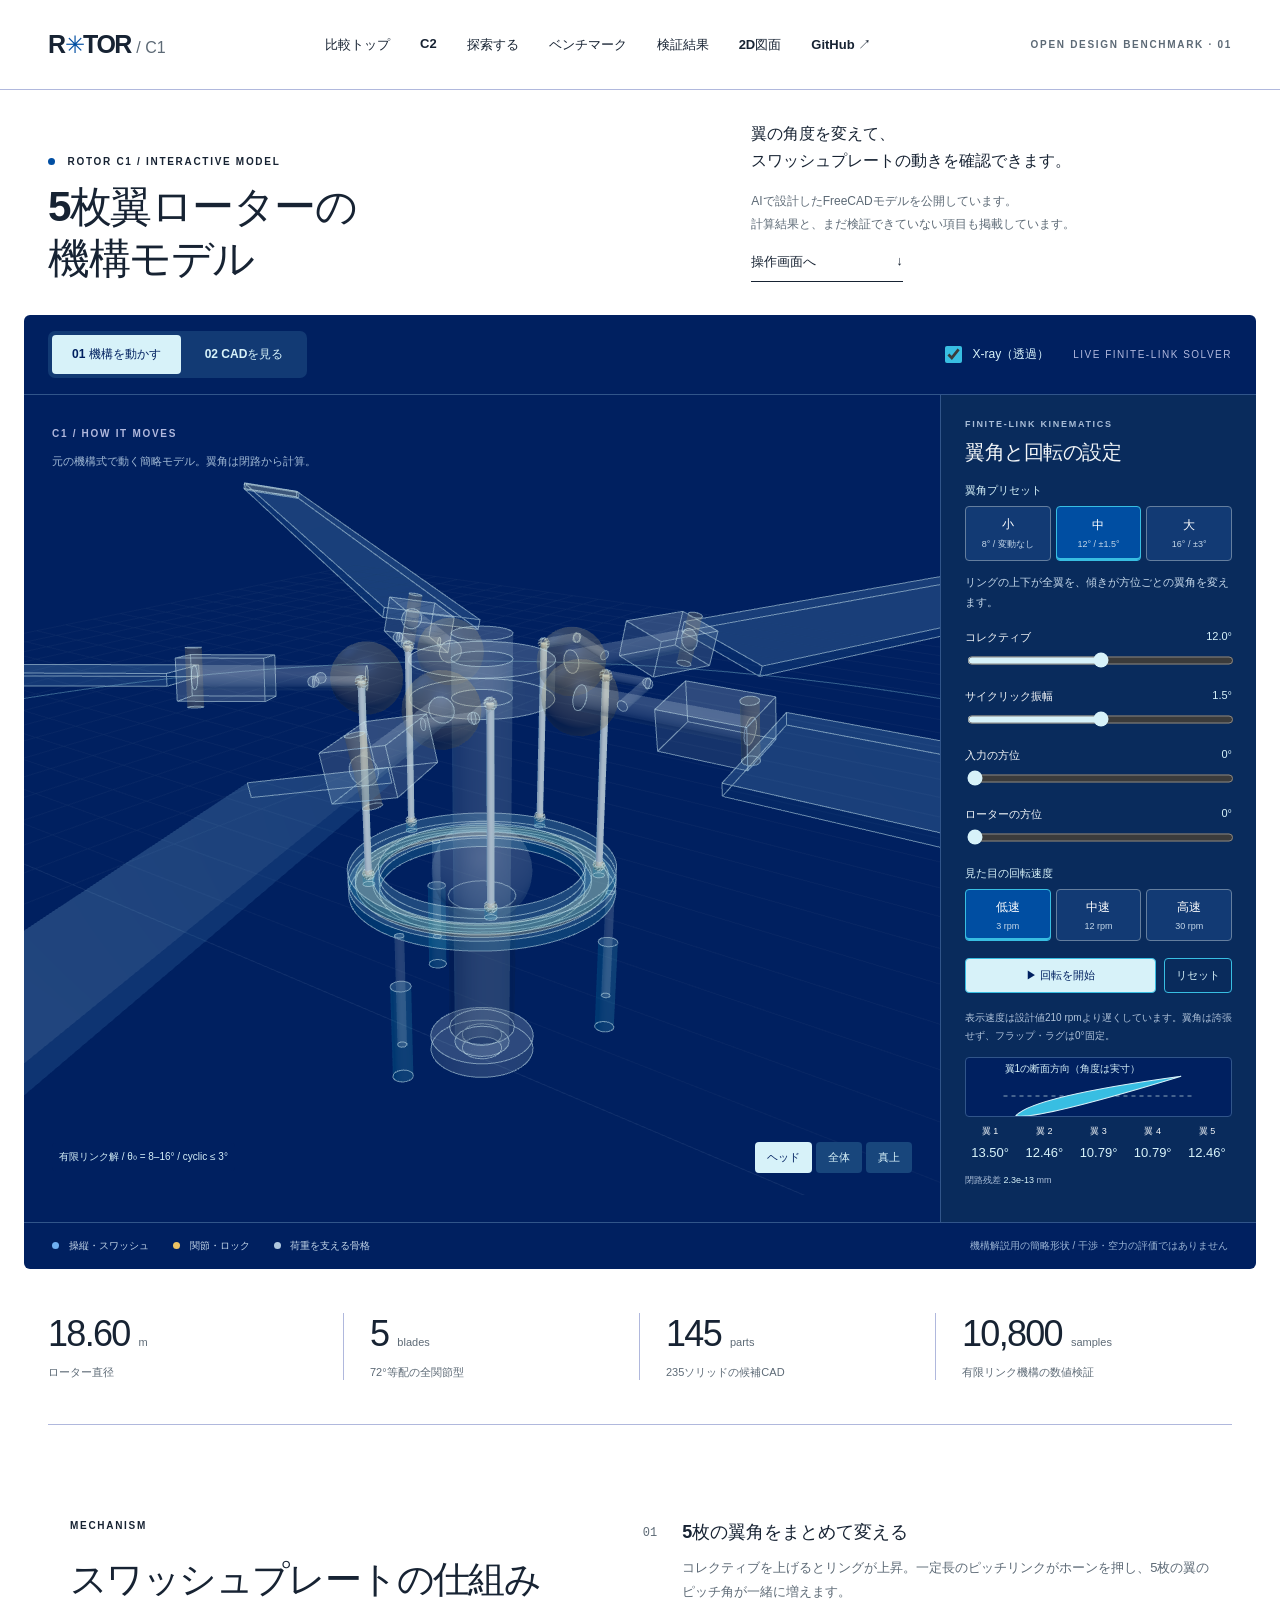
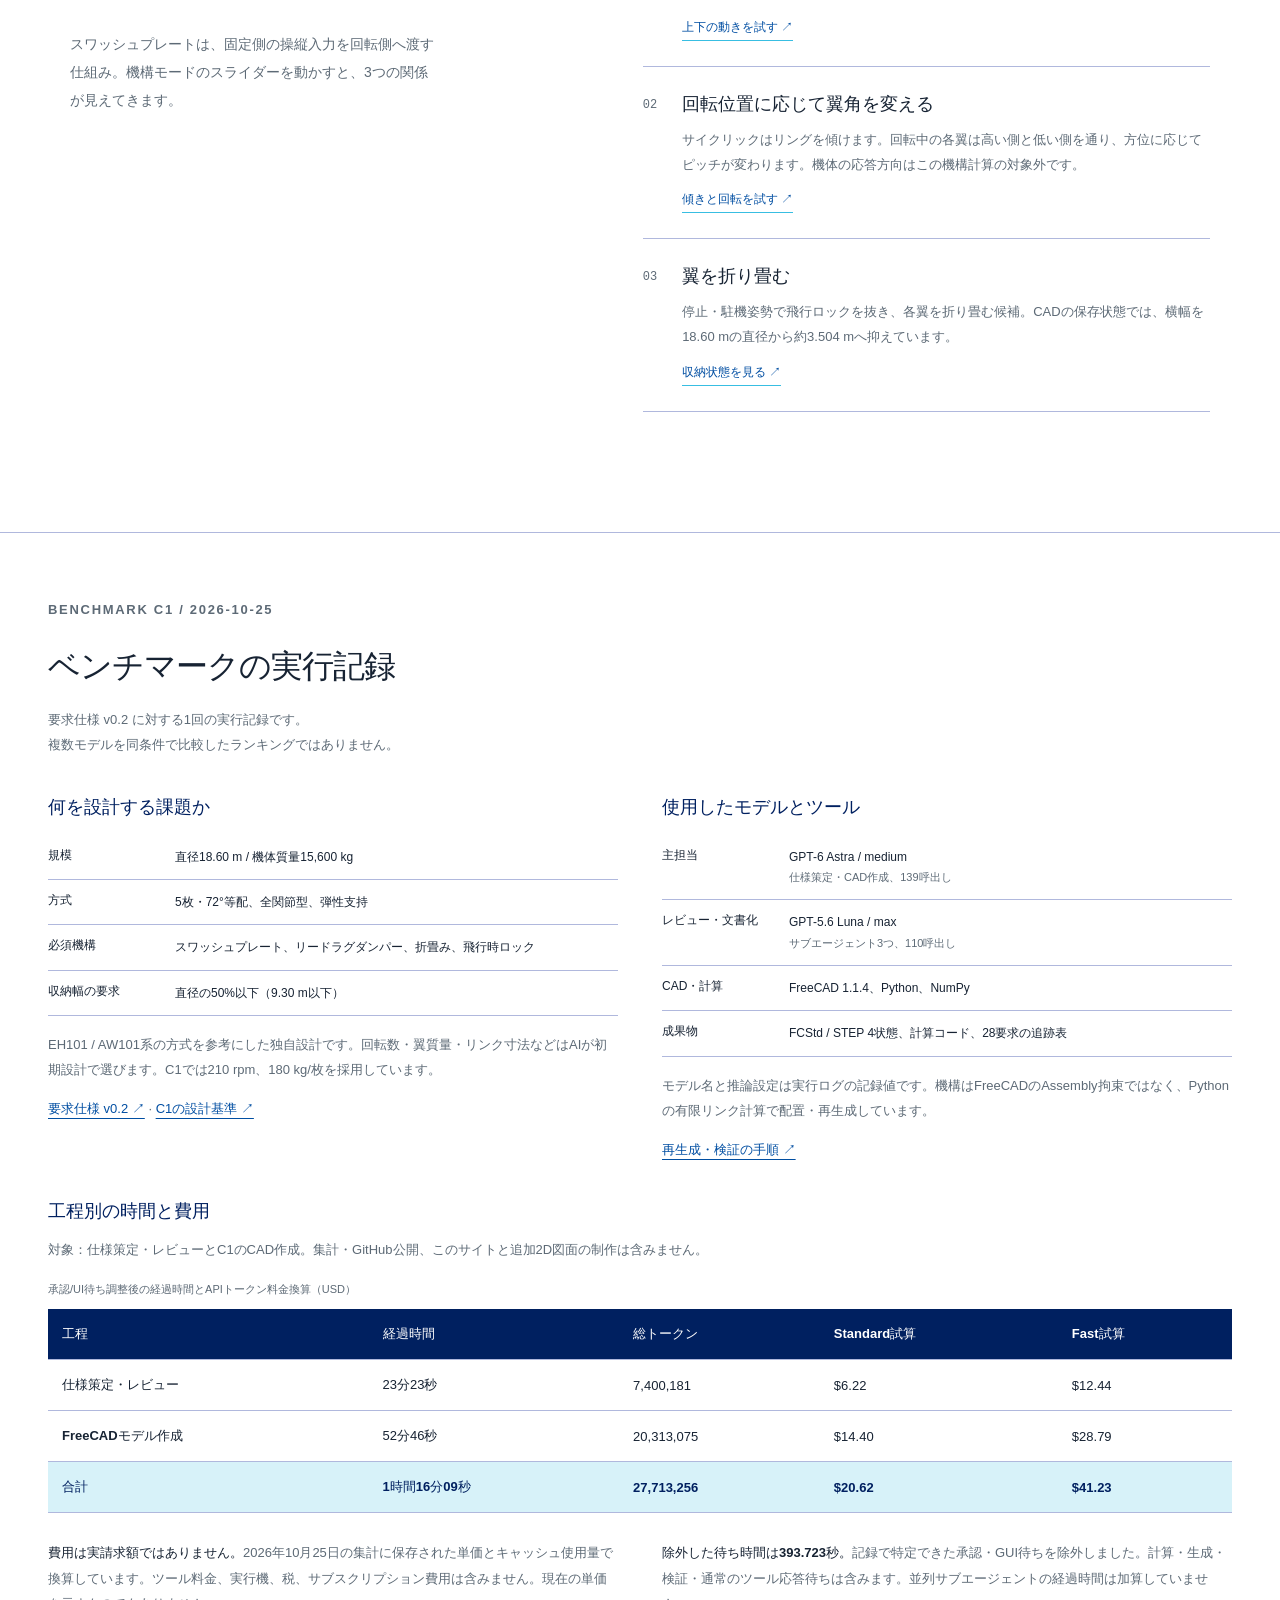
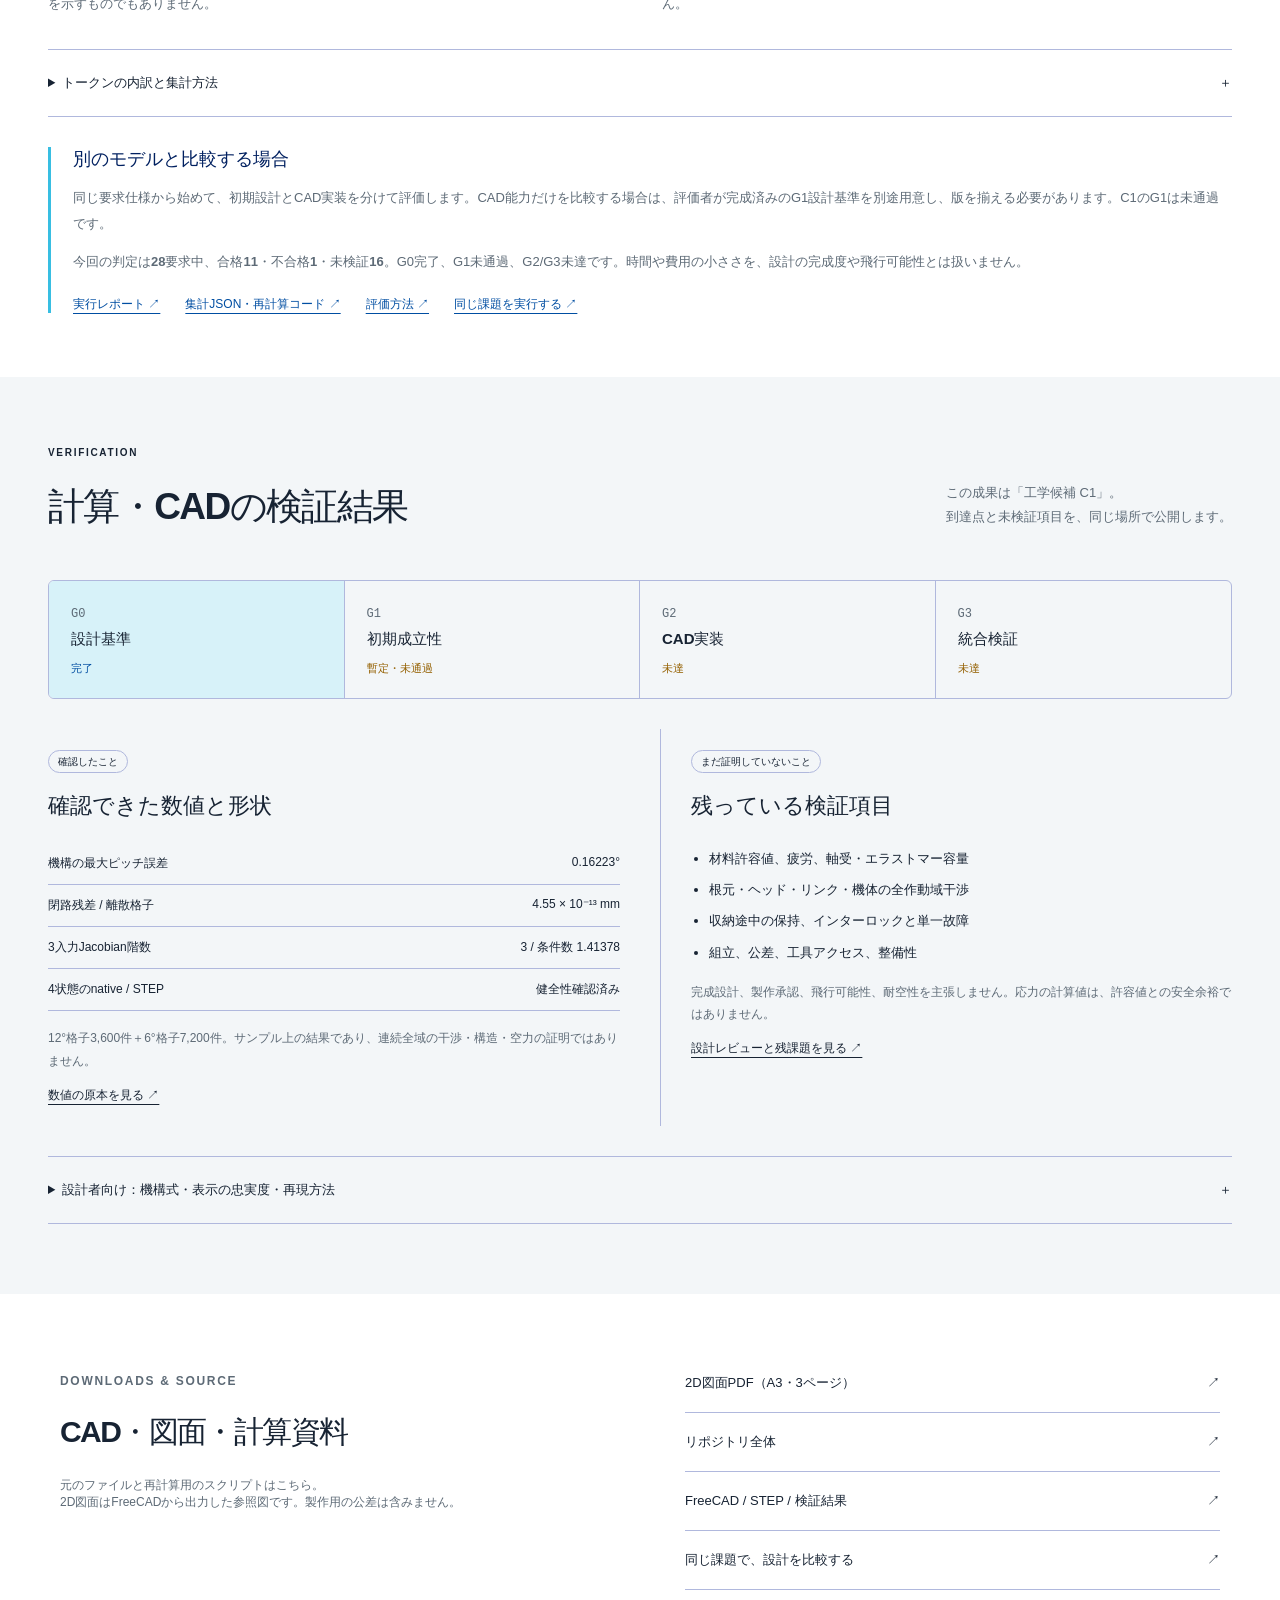
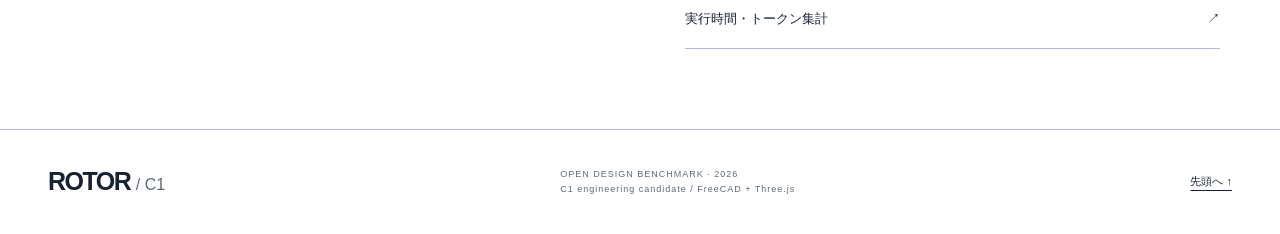
==== docs/c1.html @ 487972e4 "Add C1-C2 comparison landing and standalone C2 CAD explorer" ====
<!doctype html>
<html lang="ja">
<head>
  <meta charset="utf-8"><meta name="viewport" content="width=device-width,initial-scale=1">
  <title>ROTOR / C1 — 5枚翼ローターの機構モデル</title>
  <meta name="description" content="5枚翼ローターのスワッシュプレートをThree.jsで探索。FreeCADの実形状、有限リンク機構、検証の証拠と未達事項を公開する設計ベンチマーク。">
  <meta name="theme-color" content="#002060">
  <link rel="icon" href="data:image/svg+xml,%3Csvg xmlns='http://www.w3.org/2000/svg' viewBox='0 0 100 100'%3E%3Crect width='100' height='100' rx='22' fill='%23002060'/%3E%3Ctext x='22' y='74' font-size='72' fill='%2338BEE2'%3ER%3C/text%3E%3C/svg%3E">
  <link rel="stylesheet" href="style.css">
  <script type="importmap">{"imports":{"three":"./vendor/three.module.js"}}</script>
</head>
<body class="c1-page">
<a class="skip" href="#explore">操作パネルへ</a>
<header><a class="brand" href="index.html">R<span class="brand-mark">✳</span>TOR <small>/ C1</small></a><nav aria-label="メイン"><a href="index.html">比較トップ</a><a href="c2.html">C2</a><a href="#explore">探索する</a><a href="#benchmark">ベンチマーク</a><a href="#evidence">検証結果</a><a href="drawings/rotor_reference_drawing_A3.pdf">2D図面</a><a href="https://github.com/naoyamd/rotor-cad-benchmark">GitHub ↗</a></nav><span class="edition">OPEN DESIGN BENCHMARK · 01</span></header>
<main>
<section class="intro"><div><p class="eyebrow"><span class="dot"></span> ROTOR C1 / INTERACTIVE MODEL</p><h1>5枚翼ローターの<br>機構モデル</h1></div><div class="intro-copy"><p>翼の角度を変えて、<br>スワッシュプレートの動きを確認できます。</p><p class="muted">AIで設計したFreeCADモデルを公開しています。<br>計算結果と、まだ検証できていない項目も掲載しています。</p><a href="#explore" class="text-link">操作画面へ <span>↓</span></a></div></section>
<section id="explore" class="explorer" aria-label="インタラクティブ3Dモデル">
  <div class="explorer-top"><div class="tabs" role="group" aria-label="表示モード"><button id="liveMode" class="active" aria-pressed="true">01 機構を動かす</button><button id="cadMode" aria-pressed="false">02 CADを見る</button></div><div class="display-options"><label class="xray-label"><input id="xray" type="checkbox" checked> X-ray（透過）</label><span class="live-tag" id="modeTag">LIVE FINITE-LINK SOLVER</span></div></div>
  <div class="explorer-body"><div class="stage-wrap"><div id="viewport" tabindex="0" role="img" aria-label="3Dローターモデル。ドラッグで回転、ホイールで拡大。下の視点ボタンでも操作できます。"></div><div class="stage-caption"><span class="eyebrow" id="stageTitle">C1 / ROTOR HEAD</span><p id="stageDescription">145部品の実CAD形状。部品をクリックして調べる。</p></div><div class="stage-bottom"><span id="status" role="status" aria-live="polite">モデルを読み込み中…</span><div class="camera-buttons" role="group" aria-label="視点"><button data-view="head" class="active">ヘッド</button><button data-view="full">全体</button><button data-view="top">真上</button></div></div><div id="loadError" hidden></div></div>
  <aside class="controls"><div id="cadControls" hidden><p class="eyebrow">SAVED DESIGN STATES</p><h2>保存済みのCAD状態</h2><div class="state-grid" role="group" aria-label="CAD状態"><button data-state="neutral" class="active">01 <b>中立</b><small>collective 12°</small></button><button data-state="max-input">02 <b>最大入力</b><small>端入力の保存状態</small></button><button data-state="parked">03 <b>駐機</b><small>ピッチを戻し、解錠</small></button><button data-state="folded">04 <b>折畳み</b><small>収納幅 3.504 m</small></button></div><label class="select-label" for="isolate">見たい構成を選ぶ</label><select id="isolate"><option value="all">アセンブリ全体</option><option value="Swashplate">スワッシュプレート</option><option value="Blade1">1枚目の翼根と翼</option><option value="Hub">ハブ・マスト</option><option value="Fixed">固定部・サーボ</option></select><div class="part-info" aria-live="polite"><span class="eyebrow">PART INSPECTOR</span><h3 id="partName">部品を選択</h3><p id="partDetail">3D上の部品をクリック。名前・接続先・設計上の注記を確認できます。</p></div><p class="fine">保存済み4状態を切り替えます。状態間の安全な遷移を証明するアニメーションではありません。</p></div>
  <div id="liveControls"><p class="eyebrow">FINITE-LINK KINEMATICS</p><h2>翼角と回転の設定</h2><p class="preset-label">翼角プリセット</p><div class="presets" role="group" aria-label="翼角プリセット"><button data-pitch="0">小<small>8° / 変動なし</small></button><button data-pitch="1" class="active" aria-pressed="true">中<small>12° / ±1.5°</small></button><button data-pitch="2">大<small>16° / ±3°</small></button></div><p class="control-intro">リングの上下が全翼を、傾きが方位ごとの翼角を変えます。</p><label for="collective">コレクティブ <output id="collectiveValue">12.0°</output></label><input id="collective" type="range" min="8" max="16" step="0.1" value="12"><label for="cyclic">サイクリック振幅 <output id="cyclicValue">0.0°</output></label><input id="cyclic" type="range" min="0" max="3" step="0.1" value="1.5"><label for="phase">入力の方位 <output id="phaseValue">0°</output></label><input id="phase" type="range" min="0" max="360" step="1" value="0"><label for="azimuth">ローターの方位 <output id="azimuthValue">0°</output></label><input id="azimuth" type="range" min="0" max="359" step="1" value="0"><p class="preset-label">見た目の回転速度</p><div class="presets" role="group" aria-label="回転速度プリセット"><button data-speed="0" class="active" aria-pressed="true">低速<small>3 rpm</small></button><button data-speed="1">中速<small>12 rpm</small></button><button data-speed="2">高速<small>30 rpm</small></button></div><div class="play-row"><button id="play" aria-pressed="false">▶ 回転を開始</button><button id="reset">リセット</button></div><p class="fine">表示速度は設計値210 rpmより遅くしています。翼角は誇張せず、フラップ・ラグは0°固定。</p><div class="pitch-section"><svg viewBox="0 0 220 58" role="img" aria-label="翼1のピッチ角。破線が0度。"><path d="M15 38H205" stroke="#8aa5ba" stroke-dasharray="4 4"/><g id="pitchSection"><path d="M25 38 Q45 23 195 38 Q45 47 25 38Z" fill="#38BEE2" stroke="#D7F2F9"/></g><text x="16" y="14" fill="#D7F2F9" font-size="10">翼1の断面方向（角度は実寸）</text></svg></div><div id="pitches" class="pitches" aria-label="各翼ピッチ角"></div><p class="residual">閉路残差 <output id="residual">—</output> mm</p></div></aside></div>
  <div class="explorer-foot"><span><i class="legend blue"></i> 操縦・スワッシュ</span><span><i class="legend gold"></i> 関節・ロック</span><span><i class="legend silver"></i> 荷重を支える骨格</span><span id="modelNote">実CADの三角形化表示 / 長さ単位 m</span></div>
</section>
<section class="numbers" aria-label="設計規模"><div><strong>18.60<span>m</span></strong><p>ローター直径</p></div><div><strong>5<span>blades</span></strong><p>72°等配の全関節型</p></div><div><strong>145<span>parts</span></strong><p>235ソリッドの候補CAD</p></div><div><strong>10,800<span>samples</span></strong><p>有限リンク機構の数値検証</p></div></section>
<section class="story"><div class="section-intro"><p class="eyebrow">MECHANISM</p><h2>スワッシュプレートの仕組み</h2><p>スワッシュプレートは、固定側の操縦入力を回転側へ渡す仕組み。機構モードのスライダーを動かすと、3つの関係が見えてきます。</p></div><div class="story-steps"><article><span>01</span><div><h3>5枚の翼角をまとめて変える</h3><p>コレクティブを上げるとリングが上昇。一定長のピッチリンクがホーンを押し、5枚の翼のピッチ角が一緒に増えます。</p><button class="demo" data-demo="collective">上下の動きを試す ↗</button></div></article><article><span>02</span><div><h3>回転位置に応じて翼角を変える</h3><p>サイクリックはリングを傾けます。回転中の各翼は高い側と低い側を通り、方位に応じてピッチが変わります。機体の応答方向はこの機構計算の対象外です。</p><button class="demo" data-demo="cyclic">傾きと回転を試す ↗</button></div></article><article><span>03</span><div><h3>翼を折り畳む</h3><p>停止・駐機姿勢で飛行ロックを抜き、各翼を折り畳む候補。CADの保存状態では、横幅を18.60 mの直径から約3.504 mへ抑えています。</p><button class="demo" data-demo="fold">収納状態を見る ↗</button></div></article></div></section>
<section id="benchmark" class="benchmark" aria-labelledby="benchmarkTitle">
<div class="benchmark-heading"><div><p class="eyebrow">BENCHMARK C1 / 2026-10-25</p><h2 id="benchmarkTitle">ベンチマークの実行記録</h2></div><p>要求仕様 v0.2 に対する1回の実行記録です。<br>複数モデルを同条件で比較したランキングではありません。</p></div>
<div class="benchmark-columns"><article><h3>何を設計する課題か</h3><dl class="benchmark-spec"><div><dt>規模</dt><dd>直径18.60 m / 機体質量15,600 kg</dd></div><div><dt>方式</dt><dd>5枚・72°等配、全関節型、弾性支持</dd></div><div><dt>必須機構</dt><dd>スワッシュプレート、リードラグダンパー、折畳み、飛行時ロック</dd></div><div><dt>収納幅の要求</dt><dd>直径の50%以下（9.30 m以下）</dd></div></dl><p>EH101 / AW101系の方式を参考にした独自設計です。回転数・翼質量・リンク寸法などはAIが初期設計で選びます。C1では210 rpm、180 kg/枚を採用しています。</p><p><a href="https://github.com/naoyamd/rotor-cad-benchmark/blob/main/DESIGN_REQUIREMENTS.md">要求仕様 v0.2 ↗</a> · <a href="https://github.com/naoyamd/rotor-cad-benchmark/blob/main/results/C1/design-basis.md">C1の設計基準 ↗</a></p></article>
<article><h3>使用したモデルとツール</h3><dl class="benchmark-spec"><div><dt>主担当</dt><dd>GPT-6 Astra / medium<br><small>仕様策定・CAD作成、139呼出し</small></dd></div><div><dt>レビュー・文書化</dt><dd>GPT-5.6 Luna / max<br><small>サブエージェント3つ、110呼出し</small></dd></div><div><dt>CAD・計算</dt><dd>FreeCAD 1.1.4、Python、NumPy</dd></div><div><dt>成果物</dt><dd>FCStd / STEP 4状態、計算コード、28要求の追跡表</dd></div></dl><p>モデル名と推論設定は実行ログの記録値です。機構はFreeCADのAssembly拘束ではなく、Pythonの有限リンク計算で配置・再生成しています。</p><p><a href="https://github.com/naoyamd/rotor-cad-benchmark/blob/main/results/C1/RUN.md">再生成・検証の手順 ↗</a></p></article></div>
<h3>工程別の時間と費用</h3><p class="benchmark-note">対象：仕様策定・レビューとC1のCAD作成。集計・GitHub公開、このサイトと追加2D図面の制作は含みません。</p>
<div class="benchmark-table-wrap" role="region" aria-label="工程別の実行時間とAPI料金換算。狭い画面では横スクロールできます。" tabindex="0"><table class="benchmark-table"><caption>承認/UI待ち調整後の経過時間とAPIトークン料金換算（USD）</caption><thead><tr><th scope="col">工程</th><th scope="col">経過時間</th><th scope="col">総トークン</th><th scope="col">Standard試算</th><th scope="col">Fast試算</th></tr></thead><tbody><tr data-benchmark="specification"><th scope="row">仕様策定・レビュー</th><td data-metric="adjusted_elapsed_ms" data-value="1403261">23分23秒</td><td data-metric="total_tokens" data-value="7400181">7,400,181</td><td data-metric="standard_token_only_usd" data-value="6.2188688">$6.22</td><td data-metric="fast_token_only_usd" data-value="12.4377376">$12.44</td></tr><tr data-benchmark="cad_design"><th scope="row">FreeCADモデル作成</th><td data-metric="adjusted_elapsed_ms" data-value="3165655">52分46秒</td><td data-metric="total_tokens" data-value="20313075">20,313,075</td><td data-metric="standard_token_only_usd" data-value="14.3965514">$14.40</td><td data-metric="fast_token_only_usd" data-value="28.7931028">$28.79</td></tr><tr data-benchmark="total"><th scope="row">合計</th><td data-metric="adjusted_elapsed_ms" data-value="4568916">1時間16分09秒</td><td data-metric="total_tokens" data-value="27713256">27,713,256</td><td data-metric="standard_token_only_usd" data-value="20.6154202">$20.62</td><td data-metric="fast_token_only_usd" data-value="41.2308404">$41.23</td></tr></tbody></table></div>
<div class="benchmark-notes"><p><strong>費用は実請求額ではありません。</strong>2026年10月25日の集計に保存された単価とキャッシュ使用量で換算しています。ツール料金、実行機、税、サブスクリプション費用は含みません。現在の単価を示すものでもありません。</p><p><strong>除外した待ち時間は393.723秒。</strong>記録で特定できた承認・GUI待ちを除外しました。計算・生成・検証・通常のツール応答待ちは含みます。並列サブエージェントの経過時間は加算していません。</p></div>
<details><summary>トークンの内訳と集計方法 <span>＋</span></summary><div class="benchmark-columns"><div><dl class="benchmark-spec"><div><dt>入力合計</dt><dd>27,514,781 tokens</dd></div><div><dt>うちキャッシュ済み</dt><dd>26,787,456 tokens（入力の97.36%）</dd></div><div><dt>キャッシュなし入力</dt><dd>727,325 tokens</dd></div><div><dt>出力</dt><dd>198,475 tokens</dd></div></dl></div><div><p>親とサブエージェントの249呼出しを合計しています。同じ会話履歴の再入力も含む累計であり、成果物の文章量ではありません。キャッシュ済み入力は入力合計の内数です。</p><p>公開JSONと再集計コードから数値を再計算できます。元の非公開ログそのものは公開していません。未記録の待ちは切り分けられないため、時間は厳密なモデル計算時間や人間の労働時間とは異なります。</p></div></div></details>
<div class="benchmark-comparison"><h3>別のモデルと比較する場合</h3><p>同じ要求仕様から始めて、初期設計とCAD実装を分けて評価します。CAD能力だけを比較する場合は、評価者が完成済みのG1設計基準を別途用意し、版を揃える必要があります。C1のG1は未通過です。</p><p>今回の判定は<strong>28要求中、合格11・不合格1・未検証16</strong>。G0完了、G1未通過、G2/G3未達です。時間や費用の小ささを、設計の完成度や飛行可能性とは扱いません。</p><div class="benchmark-links"><a href="https://github.com/naoyamd/rotor-cad-benchmark/blob/main/EXECUTION_REPORT.md">実行レポート ↗</a><a href="https://github.com/naoyamd/rotor-cad-benchmark/tree/main/metrics/C1">集計JSON・再計算コード ↗</a><a href="https://github.com/naoyamd/rotor-cad-benchmark/blob/main/VERIFICATION.md">評価方法 ↗</a><a href="https://github.com/naoyamd/rotor-cad-benchmark/blob/main/HANDOFF.md">同じ課題を実行する ↗</a></div></div>
</section>
<section id="evidence" class="evidence"><div class="evidence-heading"><div><p class="eyebrow">VERIFICATION</p><h2>計算・CADの検証結果</h2></div><p>この成果は「工学候補 C1」。<br>到達点と未検証項目を、同じ場所で公開します。</p></div><div class="gate-strip"><div class="passed"><span>G0</span><b>設計基準</b><small>完了</small></div><div><span>G1</span><b>初期成立性</b><small>暫定・未通過</small></div><div><span>G2</span><b>CAD実装</b><small>未達</small></div><div><span>G3</span><b>統合検証</b><small>未達</small></div></div><div class="evidence-grid"><article><span class="badge">確認したこと</span><h3>確認できた数値と形状</h3><dl><div><dt>機構の最大ピッチ誤差</dt><dd>0.16223°</dd></div><div><dt>閉路残差 / 離散格子</dt><dd>4.55 × 10⁻¹³ mm</dd></div><div><dt>3入力Jacobian階数</dt><dd>3 / 条件数 1.41378</dd></div><div><dt>4状態のnative / STEP</dt><dd>健全性確認済み</dd></div></dl><p>12°格子3,600件＋6°格子7,200件。サンプル上の結果であり、連続全域の干渉・構造・空力の証明ではありません。</p><a href="https://github.com/naoyamd/rotor-cad-benchmark/blob/main/results/C1/verification/numerical.json">数値の原本を見る ↗</a></article><article class="limits"><span class="badge">まだ証明していないこと</span><h3>残っている検証項目</h3><ul><li>材料許容値、疲労、軸受・エラストマー容量</li><li>根元・ヘッド・リンク・機体の全作動域干渉</li><li>収納途中の保持、インターロックと単一故障</li><li>組立、公差、工具アクセス、整備性</li></ul><p>完成設計、製作承認、飛行可能性、耐空性を主張しません。応力の計算値は、許容値との安全余裕ではありません。</p><a href="https://github.com/naoyamd/rotor-cad-benchmark/blob/main/results/C1/final-report.md">設計レビューと残課題を見る ↗</a></article></div>
<details><summary>設計者向け：機構式・表示の忠実度・再現方法 <span>＋</span></summary><div class="technical"><div><h3>幾何学目標</h3><p class="formula">θ(ψ) = θ₀ + θ₁c cos ψ + θ₁s sin ψ</p><p>表示角はこの式を直接当てた値ではなく、元のmechanism.pyと同じ有限長リンクの閉路から求めます。コレクティブ8–16°、サイクリック振幅0–3°。+X前、+Y左、+Z上、上から見て反時計回り。</p></div><div><h3>実CADと解説モデルの区別</h3><p>実CADモードは保存済みFCStdを線形偏差3 mm・角度偏差0.35 radで三角形化。機体参照包絡を除く145部品を表示。操作モードは同じ機構座標とリンク解を使った簡略形状で、干渉判定用CADではありません。</p><p>独立した3入力、構成部品、接続関係、検証資料を公開。実機AW101の複製ではありません。</p></div></div></details>
</section>
<section class="resources"><div><p class="eyebrow">DOWNLOADS & SOURCE</p><h2>CAD・図面・計算資料</h2><p>元のファイルと再計算用のスクリプトはこちら。<br>2D図面はFreeCADから出力した参照図です。製作用の公差は含みません。</p></div><div class="resource-links"><a href="drawings/rotor_reference_drawing_A3.pdf">2D図面PDF（A3・3ページ）<span>↗</span></a><a href="https://github.com/naoyamd/rotor-cad-benchmark">リポジトリ全体 <span>↗</span></a><a href="https://github.com/naoyamd/rotor-cad-benchmark/tree/main/results/C1">FreeCAD / STEP / 検証結果 <span>↗</span></a><a href="https://github.com/naoyamd/rotor-cad-benchmark/blob/main/DESIGN_REQUIREMENTS.md">同じ課題で、設計を比較する <span>↗</span></a><a href="https://github.com/naoyamd/rotor-cad-benchmark/tree/main/metrics/C1">実行時間・トークン集計 <span>↗</span></a></div></section>
</main><footer><span class="brand">ROTOR <small>/ C1</small></span><p>OPEN DESIGN BENCHMARK · 2026<br>C1 engineering candidate / FreeCAD + Three.js</p><a href="#">先頭へ ↑</a></footer>
<noscript><p class="noscript">3D操作にはJavaScriptが必要です。設計資料は上記のGitHubリンクからご覧いただけます。</p></noscript>
<script type="module" src="app.mjs"></script>
</body></html>
---- docs/style.css ----
@charset "UTF-8";
:root{--ink:#172333;--muted:#5D6A76;--paper:#FFFFFF;--lime:#D7F2F9;--dark:#002060;--line:#B0B8DD;font-family:Inter,"Segoe UI","Yu Gothic UI",Meiryo,sans-serif;color:var(--ink);background:var(--paper);font-synthesis:none}*{box-sizing:border-box}html{scroll-behavior:smooth;scroll-padding-top:20px}body{margin:0}button,input,select{font:inherit}button,a,input,select{touch-action:manipulation}button{cursor:pointer}a{color:inherit;text-underline-offset:5px}button:focus-visible,a:focus-visible,select:focus-visible,input:focus-visible,#viewport:focus-visible{outline:3px solid #38BEE2;outline-offset:4px}button{border:0}button:disabled{opacity:.5;cursor:wait}[hidden]{display:none!important}header,main,footer{max-width:1600px;margin:auto}header{display:flex;align-items:center;justify-content:space-between;padding:30px 48px;border-bottom:1px solid var(--line)}.brand{font-size:25px;font-weight:850;letter-spacing:-1.5px;text-decoration:none}.brand small{font-size:16px;color:var(--muted);letter-spacing:0;font-weight:500}.brand-mark{font-size:24px}nav{display:flex;gap:30px;font-size:13px;font-weight:600}nav a{text-decoration:none}.edition,.eyebrow{font-size:10px;letter-spacing:1.7px;font-weight:700}.edition{color:var(--muted)}.intro{padding:66px 48px 54px;display:grid;grid-template-columns:1.15fr 1fr;align-items:end}.eyebrow{margin:0 0 22px}.dot{display:inline-block;width:7px;height:7px;background:#004EA2;border-radius:50%;margin-right:8px}h1{font-size:clamp(40px,4.5vw,70px);line-height:1.23;letter-spacing:-3px;margin:0;font-weight:750}h1 em{font-style:normal;color:#004EA2}.intro-copy{padding:0 0 3px 70px}.intro-copy>p:first-child{font-size:20px;line-height:1.7;margin:0 0 16px}.muted{color:var(--muted);font-size:13px;line-height:1.9}.text-link{display:inline-flex;gap:80px;font-size:13px;text-decoration:none;border-bottom:1px solid var(--ink);padding:15px 0 10px}.explorer{margin:0 24px;background:var(--dark);color:#F3F6F8;border-radius:16px;overflow:hidden;scroll-margin-top:15px}.explorer-top{display:flex;align-items:center;justify-content:space-between;padding:16px 24px;border-bottom:1px solid #31558a}.tabs{display:flex;gap:4px;background:#123a74;padding:4px;border-radius:7px}.tabs button{background:transparent;color:#D7F2F9;border-radius:4px;padding:11px 20px;font-size:12px;font-weight:650}.tabs .active{background:var(--lime);color:var(--dark)}.live-tag{font-size:10px;letter-spacing:1.5px;color:#B0B8DD}.explorer-body{display:grid;grid-template-columns:minmax(0,1fr) 316px}.stage-wrap{height:595px;position:relative;overflow:hidden;background:radial-gradient(ellipse at 48% 44%,#123c70 0%,#082b5c 50%,#002060 90%)}#viewport{width:100%;height:100%;cursor:grab;position:absolute;inset:0}#viewport:active{cursor:grabbing}#viewport canvas{width:100%;height:100%;display:block}.stage-caption{position:absolute;top:28px;left:28px;pointer-events:none}.stage-caption .eyebrow{color:#B0B8DD;font-size:10px}.stage-caption p{font-size:11px;color:#a0b9d4;max-width:320px;line-height:1.7}.stage-bottom{position:absolute;bottom:22px;left:28px;right:28px;display:flex;gap:14px;align-items:center;justify-content:space-between;pointer-events:none}#status{font-size:10px;color:#D7F2F9;background:#002060bf;padding:7px;border-radius:4px;max-width:45%}.camera-buttons{display:flex;gap:4px;pointer-events:auto}.camera-buttons button{padding:8px 12px;background:#18467c;color:#D7F2F9;font-size:11px;border-radius:4px}.camera-buttons .active{background:#D7F2F9;color:#002060}.controls{border-left:1px solid #31558a;background:#092b5c;padding:26px 24px}.controls .eyebrow{font-size:9px;color:#a9bdd7;margin-bottom:10px}.controls h2{font-size:20px;margin:0 0 24px;letter-spacing:-.5px}.state-grid{display:grid;grid-template-columns:1fr 1fr;gap:8px}.state-grid button{padding:12px 10px 14px;text-align:left;background:#10386c;color:#afc2dc;border:1px solid #42648e;border-radius:5px;font-size:10px}.state-grid b{display:inline-block;font-size:13px;margin-left:6px;color:#FFFFFF}.state-grid small{display:block;font-size:9px;margin-top:9px;white-space:nowrap}.state-grid button.active{border-color:var(--lime);background:#004EA2;color:var(--lime)}.select-label{display:block;font-size:11px;color:#c4d7e9;margin:22px 0 10px}select{width:100%;background:#123a74;border:1px solid #647e9e;color:#FFFFFF;padding:10px;border-radius:5px;font-size:12px}.part-info{border-top:1px solid #31558a;margin-top:24px;padding-top:20px}.part-info h3{font-size:14px;overflow-wrap:anywhere;color:var(--lime);margin:10px 0}.part-info p{font-size:11px;line-height:1.8;color:#c4d7e9;overflow-wrap:anywhere;max-height:110px;overflow:auto}.fine{font-size:10px;line-height:1.8;color:#b0c3da;margin-top:16px}.explorer-foot{display:flex;align-items:center;gap:24px;border-top:1px solid #31558a;padding:16px 28px;color:#c4d7e9;font-size:10px}.explorer-foot span:last-child{margin-left:auto;color:#9ab4d4}.legend{display:inline-block;width:7px;height:7px;border-radius:50%;margin-right:7px}.blue{background:#6eaff2}.gold{background:#edc263}.silver{background:#b0c8df}.control-intro{font-size:11px;line-height:1.8;color:#c4d7e9;margin-top:-12px}label[for]:not(.select-label){font-size:11px;display:flex;justify-content:space-between;margin:17px 0 6px}output{color:var(--lime);font-variant-numeric:tabular-nums}input[type=range]{width:100%;height:15px;accent-color:var(--lime);cursor:pointer}.play-row{display:flex;gap:8px;margin-top:17px}.play-row button{border:1px solid #38BEE2;background:transparent;color:var(--lime);border-radius:4px;padding:9px 11px;font-size:11px}.play-row button:first-child{background:var(--lime);color:#002060;flex:1}.pitches{display:grid;grid-template-columns:repeat(5,1fr);gap:4px;text-align:center;font-size:9px;padding-top:8px}.pitches strong{display:block;font-size:13px;color:var(--lime);margin-top:7px;font-weight:500}.residual{font-size:9px;color:#a9bdd7;margin-top:14px}#loadError{position:absolute;top:35%;left:8%;right:8%;padding:24px;background:#123a74;border:1px solid #B0B8DD;line-height:1.7;font-size:13px}.numbers{display:grid;grid-template-columns:repeat(4,1fr);margin:0 48px;padding:44px 0;border-bottom:1px solid var(--line)}.numbers>div{padding:0 26px;border-right:1px solid var(--line)}.numbers>div:first-child{padding-left:0}.numbers>div:last-child{border:0}.numbers strong{font-size:36px;font-weight:500;letter-spacing:-1.7px}.numbers strong span{font-size:11px;letter-spacing:0;margin-left:9px;color:var(--muted)}.numbers p{font-size:11px;color:var(--muted);margin:10px 0 0}.story{display:grid;grid-template-columns:1fr 1.2fr;gap:100px;padding:95px 70px}.section-intro h2,.evidence h2,.resources h2{font-size:37px;line-height:1.45;letter-spacing:-1.6px;margin:0 0 24px;font-weight:650}.section-intro>p:last-child{font-size:14px;color:var(--muted);line-height:2;max-width:365px}.story-steps article{display:flex;gap:25px;padding:0 0 25px;margin-bottom:25px;border-bottom:1px solid var(--line)}.story-steps article>span{font:12px monospace;color:#5D6A76;padding-top:6px}.story-steps h3{font-size:18px;margin:0 0 12px}.story-steps p{font-size:13px;color:var(--muted);line-height:1.9;margin:0 0 12px}.demo{font-size:12px;background:transparent;padding:0;color:#004EA2;border-bottom:1px solid #38BEE2;padding-bottom:4px}.evidence{background:#F3F6F8;padding:70px 48px}.evidence-heading{display:flex;justify-content:space-between;align-items:end}.evidence-heading>p{font-size:13px;color:var(--muted);line-height:1.9;margin:0 0 28px}.gate-strip{display:grid;grid-template-columns:repeat(4,1fr);margin:22px 0 30px;border:1px solid #B0B8DD;border-radius:6px;overflow:hidden}.gate-strip>div{padding:22px;border-right:1px solid #B0B8DD}.gate-strip>div:last-child{border:0}.gate-strip span{font:12px monospace;color:#5D6A76}.gate-strip b{display:block;font-size:15px;margin:9px 0}.gate-strip small{font-size:11px;color:#946000}.gate-strip .passed{background:#D7F2F9}.gate-strip .passed small{color:#004EA2}.evidence-grid{display:grid;grid-template-columns:1fr 1fr;gap:40px}.evidence-grid article{padding:22px 0}.badge{font-size:10px;border:1px solid #B0B8DD;padding:5px 9px;border-radius:20px}.evidence-grid h3{font-size:22px;margin:22px 0}.evidence-grid p{font-size:12px;color:var(--muted);line-height:1.9}.evidence-grid a{font-size:12px}dl>div{display:flex;justify-content:space-between;border-bottom:1px solid #B0B8DD;padding:12px 0;font-size:12px;gap:12px}dd{font-variant-numeric:tabular-nums;margin:0}ul{padding-left:18px;font-size:13px;line-height:2.4}.limits{padding-left:30px!important;border-left:1px solid #B0B8DD}details{margin-top:30px;border-top:1px solid #B0B8DD;border-bottom:1px solid #B0B8DD}summary{cursor:pointer;padding:24px 0;font-size:13px}summary span{float:right}.technical{display:grid;grid-template-columns:1fr 1fr;gap:45px;padding-bottom:25px;font-size:13px;line-height:1.9}.technical h3{font-size:14px}.formula{font:18px Georgia,serif;padding:20px;background:#D7F2F9}.resources{padding:80px 60px;display:grid;grid-template-columns:1fr 1fr;gap:90px}.resources h2{font-size:30px}.resources p{font-size:12px;color:var(--muted)}.resource-links a{display:flex;justify-content:space-between;text-decoration:none;padding:20px 0;border-bottom:1px solid var(--line);font-size:13px}.resource-links a:first-child{padding-top:0}footer{border-top:1px solid var(--line);padding:28px 48px;display:flex;align-items:center;justify-content:space-between}footer p{font-size:9px;color:var(--muted);line-height:1.7;letter-spacing:1px}footer a{font-size:11px}.skip{position:fixed;top:-100px;left:20px;background:var(--lime);padding:15px;z-index:20}.skip:focus{top:15px}.noscript{padding:30px}button:hover{filter:brightness(1.12)}
@media(min-width:1500px){.stage-wrap{height:650px}.controls{padding-top:35px}}
@media(max-width:1000px){.edition{display:none}.intro-copy{padding-left:25px}.explorer-body{grid-template-columns:minmax(0,1fr) 280px}.controls{padding:24px 18px}.story{gap:40px;padding:65px 40px}.numbers strong{font-size:29px}.numbers>div{padding:0 15px}.resources{gap:40px;padding:60px 40px}.explorer-foot{gap:12px}.explorer-foot span:last-child{display:none}}
@media(max-width:700px){header{padding:21px 22px}.brand{font-size:23px}nav{gap:16px;font-size:11px}nav a:first-child{display:none}.intro{padding:38px 24px;grid-template-columns:1fr;gap:25px}h1{font-size:46px;letter-spacing:-2px}.intro .eyebrow{font-size:8px}.intro-copy{padding:0}.intro-copy>p:first-child{font-size:17px}.intro-copy .muted{font-size:11px}.text-link{padding-top:8px}.explorer{margin:0 12px;border-radius:10px}.explorer-top{padding:12px}.tabs{width:100%}.tabs button{flex:1;padding:11px 8px;font-size:11px}.live-tag{display:none}.explorer-body{display:flex;flex-direction:column}.stage-wrap{height:410px}.stage-caption{top:20px;left:18px}.stage-caption p{font-size:10px;max-width:250px}.stage-bottom{left:12px;right:12px;bottom:16px;gap:6px}.camera-buttons button{padding:8px 10px;font-size:10px}.controls{border-left:0;border-top:1px solid #31558a;padding:24px}.controls h2{margin-bottom:20px}.state-grid{grid-template-columns:repeat(4,1fr);gap:5px}.state-grid button{padding:10px 6px;font-size:9px}.state-grid b{display:block;margin:6px 0;font-size:12px}.state-grid small{font-size:8px;white-space:normal;line-height:1.5}.part-info{margin-top:18px}.part-info p{max-height:none}.explorer-foot{flex-wrap:wrap;padding:16px;font-size:9px;gap:15px}.numbers{grid-template-columns:1fr 1fr;margin:0 24px;padding:18px 0;row-gap:24px}.numbers>div{padding:10px 0 10px 15px}.numbers>div:nth-child(odd){padding-left:0}.numbers>div:nth-child(2){border:0}.numbers strong{font-size:32px}.numbers strong span{font-size:9px}.numbers p{font-size:10px}.story{grid-template-columns:1fr;padding:55px 24px;gap:25px}.section-intro h2,.evidence h2{font-size:30px}.section-intro>p:last-child{font-size:13px}.story-steps article{gap:20px}.story-steps h3{font-size:16px}.evidence{padding:45px 24px}.evidence-heading{display:block}.evidence-heading>p{font-size:12px}.gate-strip{grid-template-columns:1fr 1fr}.gate-strip>div{padding:15px;border-bottom:1px solid #B0B8DD}.gate-strip>div:nth-child(2){border-right:0}.gate-strip>div:nth-child(3){border-bottom:0}.evidence-grid{grid-template-columns:1fr;gap:20px}.evidence-grid h3{font-size:20px}.limits{padding-left:0!important;border-left:0;border-top:1px solid #B0B8DD}.technical{grid-template-columns:1fr;gap:15px}summary{font-size:11px;line-height:1.8}.resources{padding:50px 24px;grid-template-columns:1fr;gap:25px}.resources h2{font-size:27px}.resource-links a{font-size:12px}footer{padding:24px;gap:20px;flex-wrap:wrap}footer p{font-size:8px}footer>a{margin-left:auto}.pitches{font-size:10px}.pitches strong{font-size:16px}}
@media(prefers-reduced-motion:reduce){html{scroll-behavior:auto}}

/* Palette: codex-training-report-deck / training-report-blue. */
.intro{padding-top:30px;padding-bottom:30px}.intro h1{font-size:clamp(30px,3.3vw,48px);letter-spacing:-1.5px}.intro-copy>p:first-child{font-size:16px}.intro .eyebrow{margin-bottom:14px}.intro-copy .muted{font-size:12px}.stage-wrap{background:#002060;height:800px}.controls{padding-top:24px}.controls h2{margin-bottom:16px}.display-options{display:flex;align-items:center;gap:24px}.xray-label{display:flex;align-items:center;gap:8px;font-size:12px;color:#D7F2F9;cursor:pointer}.xray-label input{accent-color:#38BEE2;width:17px;height:17px}.preset-label{font-size:11px;margin:17px 0 8px;color:#D7F2F9}.presets{display:grid;grid-template-columns:repeat(3,1fr);gap:5px}.presets button{background:#123a74;color:#fff;border:1px solid #647e9e;border-radius:4px;padding:9px 3px;font-size:12px}.presets small{display:block;font-size:9px;margin-top:5px;color:#c4d7e9}.presets .active{background:#004EA2;border-color:#38BEE2;box-shadow:inset 0 -2px #38BEE2}.control-intro{margin-top:12px}.pitch-section{margin-top:12px;background:#002060;border:1px solid #31558a;border-radius:4px}.pitch-section svg{display:block;width:100%;height:58px}.intro-copy .text-link{padding-top:5px}.explorer{border-radius:6px}.stage-bottom #status{background:#002060cf}.brand-mark{color:#004EA2}
@media(max-width:700px){.intro{padding:24px;gap:14px}.intro h1{font-size:32px}.intro-copy>p:first-child{font-size:14px}.intro-copy .muted{display:none}.explorer-top{flex-wrap:wrap;gap:12px}.display-options{margin-left:auto}.stage-wrap{height:410px}.controls{padding:22px}.presets button{min-height:48px}.pitch-section svg{height:64px}}
.benchmark{padding:64px 48px;border-top:1px solid var(--line)}.benchmark-heading h2{font-size:32px;line-height:1.4;letter-spacing:-1px;margin:0 0 18px}.benchmark-heading>p,.benchmark p{font-size:13px;line-height:1.95;color:var(--muted)}.benchmark h3{font-size:18px;margin:24px 0 14px;color:#002060}.benchmark-columns{display:grid;grid-template-columns:1fr 1fr;gap:44px}.benchmark-spec>div{align-items:start;gap:22px}.benchmark-spec dt{flex:0 0 105px}.benchmark-spec dd{flex:1;line-height:1.7}.benchmark-spec small{color:var(--muted);font-size:11px}.benchmark-table-wrap{overflow-x:auto;margin-top:20px}.benchmark-table{width:100%;border-collapse:collapse;min-width:650px;font-size:13px;text-align:left;font-variant-numeric:tabular-nums}.benchmark-table caption{text-align:left;font-size:11px;color:var(--muted);padding:0 0 12px}.benchmark-table th,.benchmark-table td{padding:16px 14px;border-bottom:1px solid var(--line);white-space:nowrap}.benchmark-table thead{background:#002060;color:white}.benchmark-table tbody tr:last-child{background:#D7F2F9;font-weight:700;color:#002060}.benchmark-notes{display:grid;grid-template-columns:1fr 1fr;gap:44px;margin-top:14px}.benchmark-notes strong{color:#172333}.benchmark details{margin-top:20px}.benchmark details .benchmark-columns{padding-bottom:20px}.benchmark-comparison{margin-top:30px;padding-left:22px;border-left:3px solid #38BEE2}.benchmark-links{display:flex;flex-wrap:wrap;gap:16px 25px;font-size:12px;margin-top:22px}.benchmark-note{margin-bottom:0}.benchmark a{color:#004EA2}
@media(max-width:700px){.benchmark{padding:44px 24px}.benchmark-heading h2{font-size:26px}.benchmark-columns,.benchmark-notes{grid-template-columns:1fr;gap:10px}.benchmark p{font-size:12px}.benchmark-spec>div{font-size:11px;gap:12px}.benchmark-spec dt{flex-basis:90px}.benchmark-table{font-size:12px}.benchmark-table th,.benchmark-table td{padding:13px 10px}.benchmark-comparison{padding-left:15px}header nav{gap:10px;font-size:10px}header nav a[href="#evidence"]{display:none}}
.c1-page header{gap:20px;flex-wrap:wrap}.c1-page nav{flex-wrap:wrap}.c1-page nav a:first-child{display:inline}@media(max-width:700px){.c1-page nav{gap:12px}.c1-page nav a[href="#explore"]{display:none}}
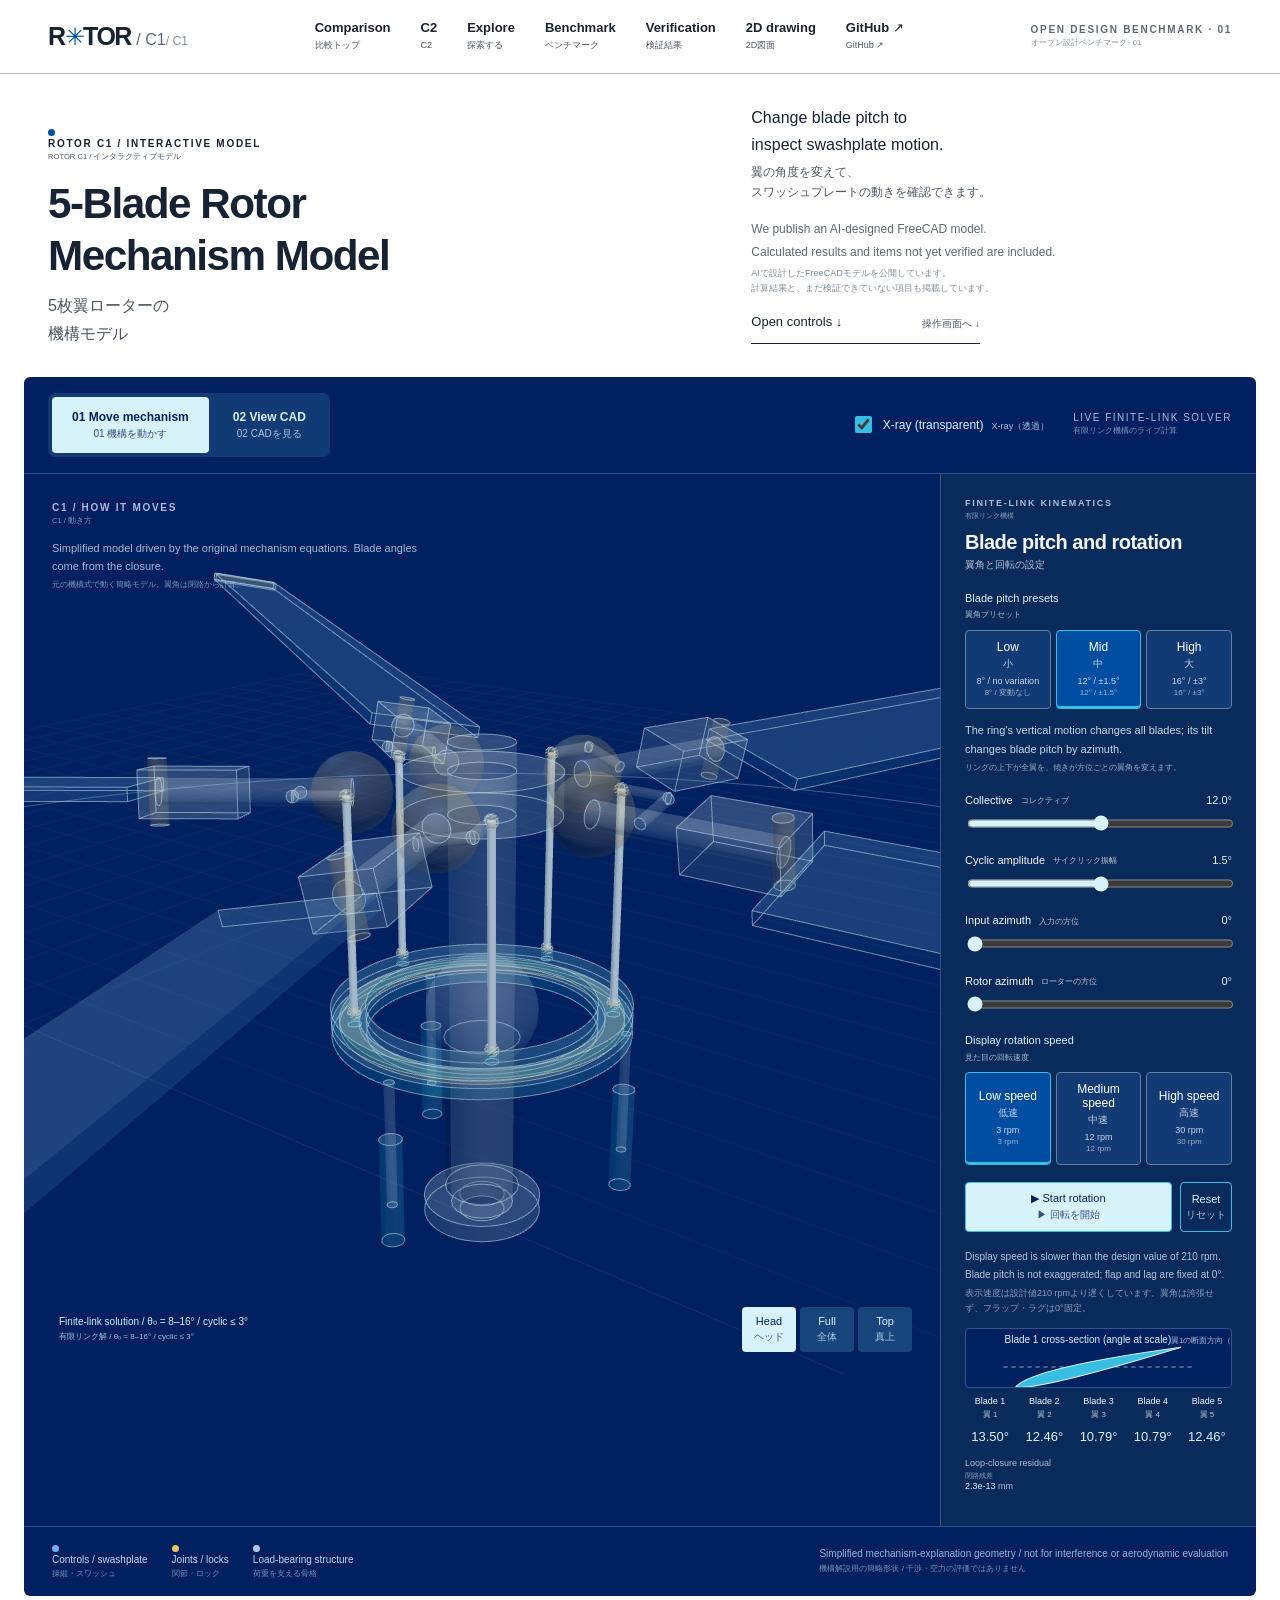
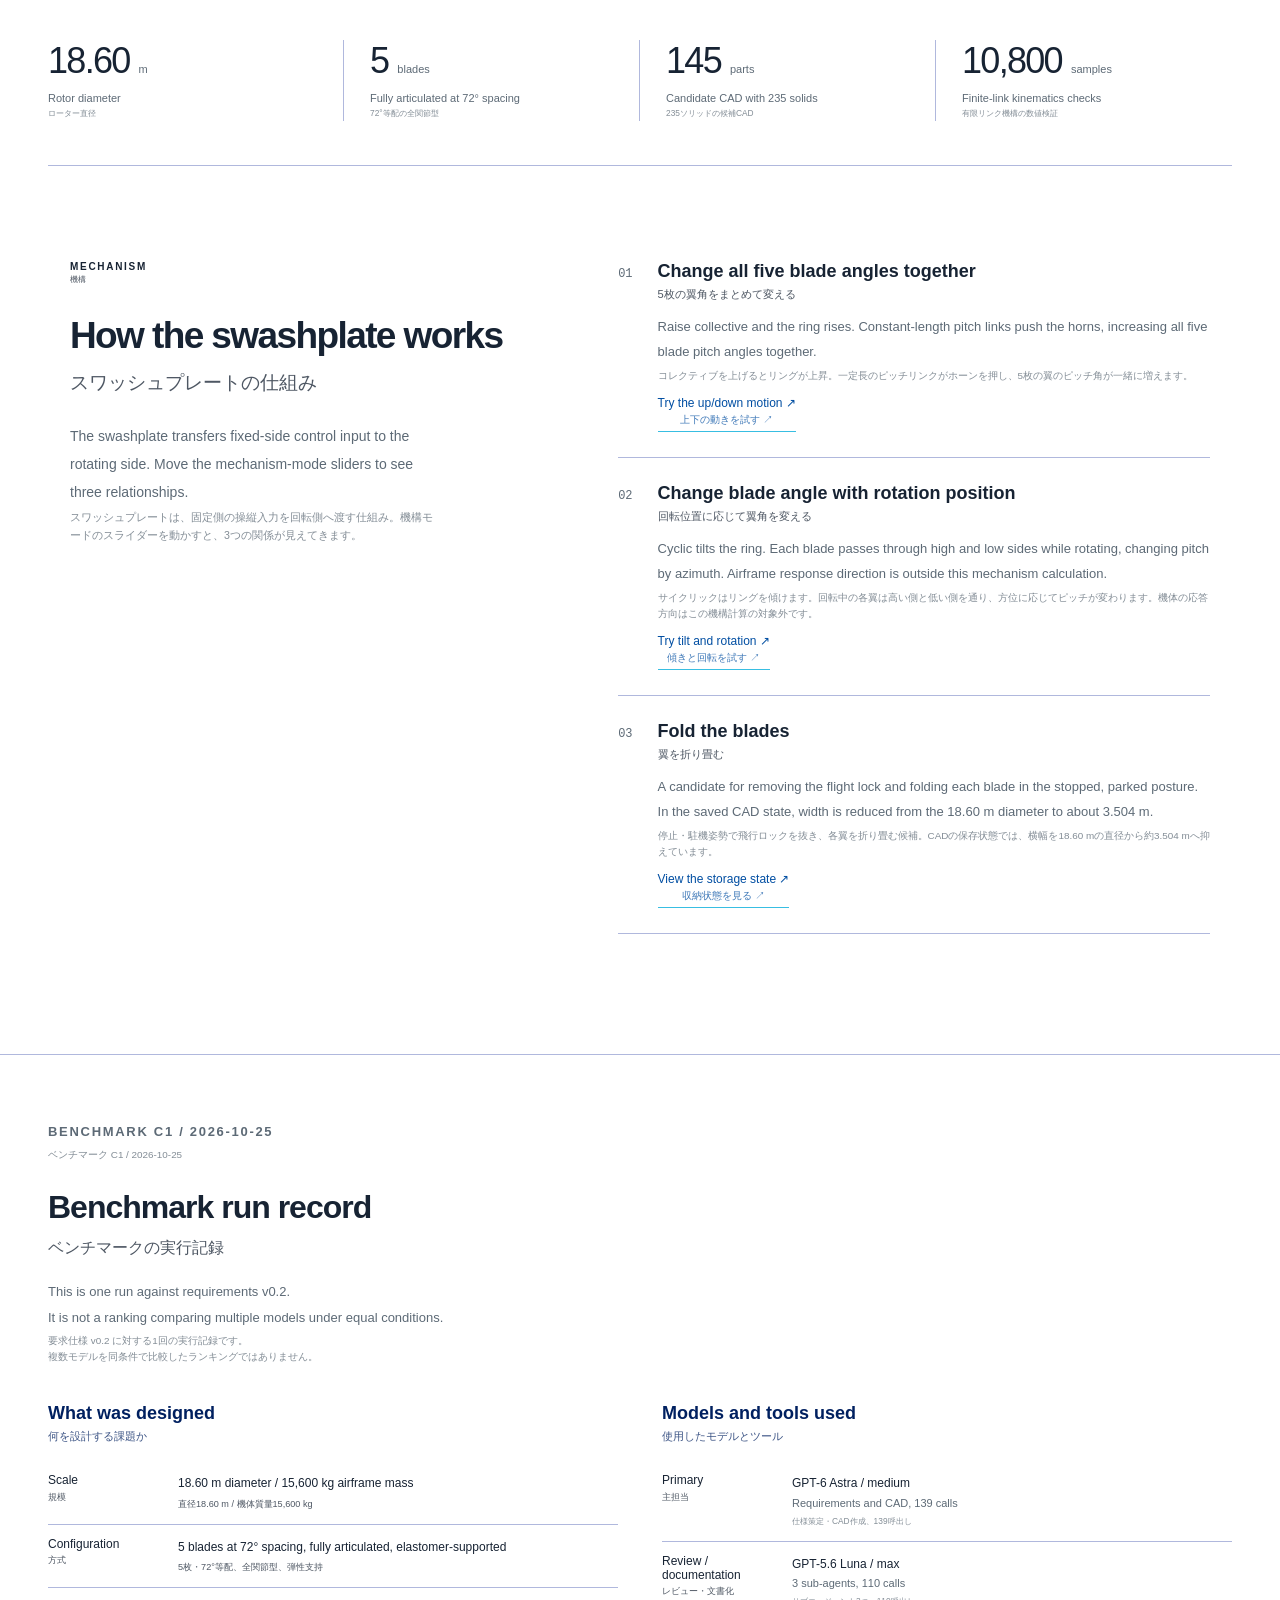
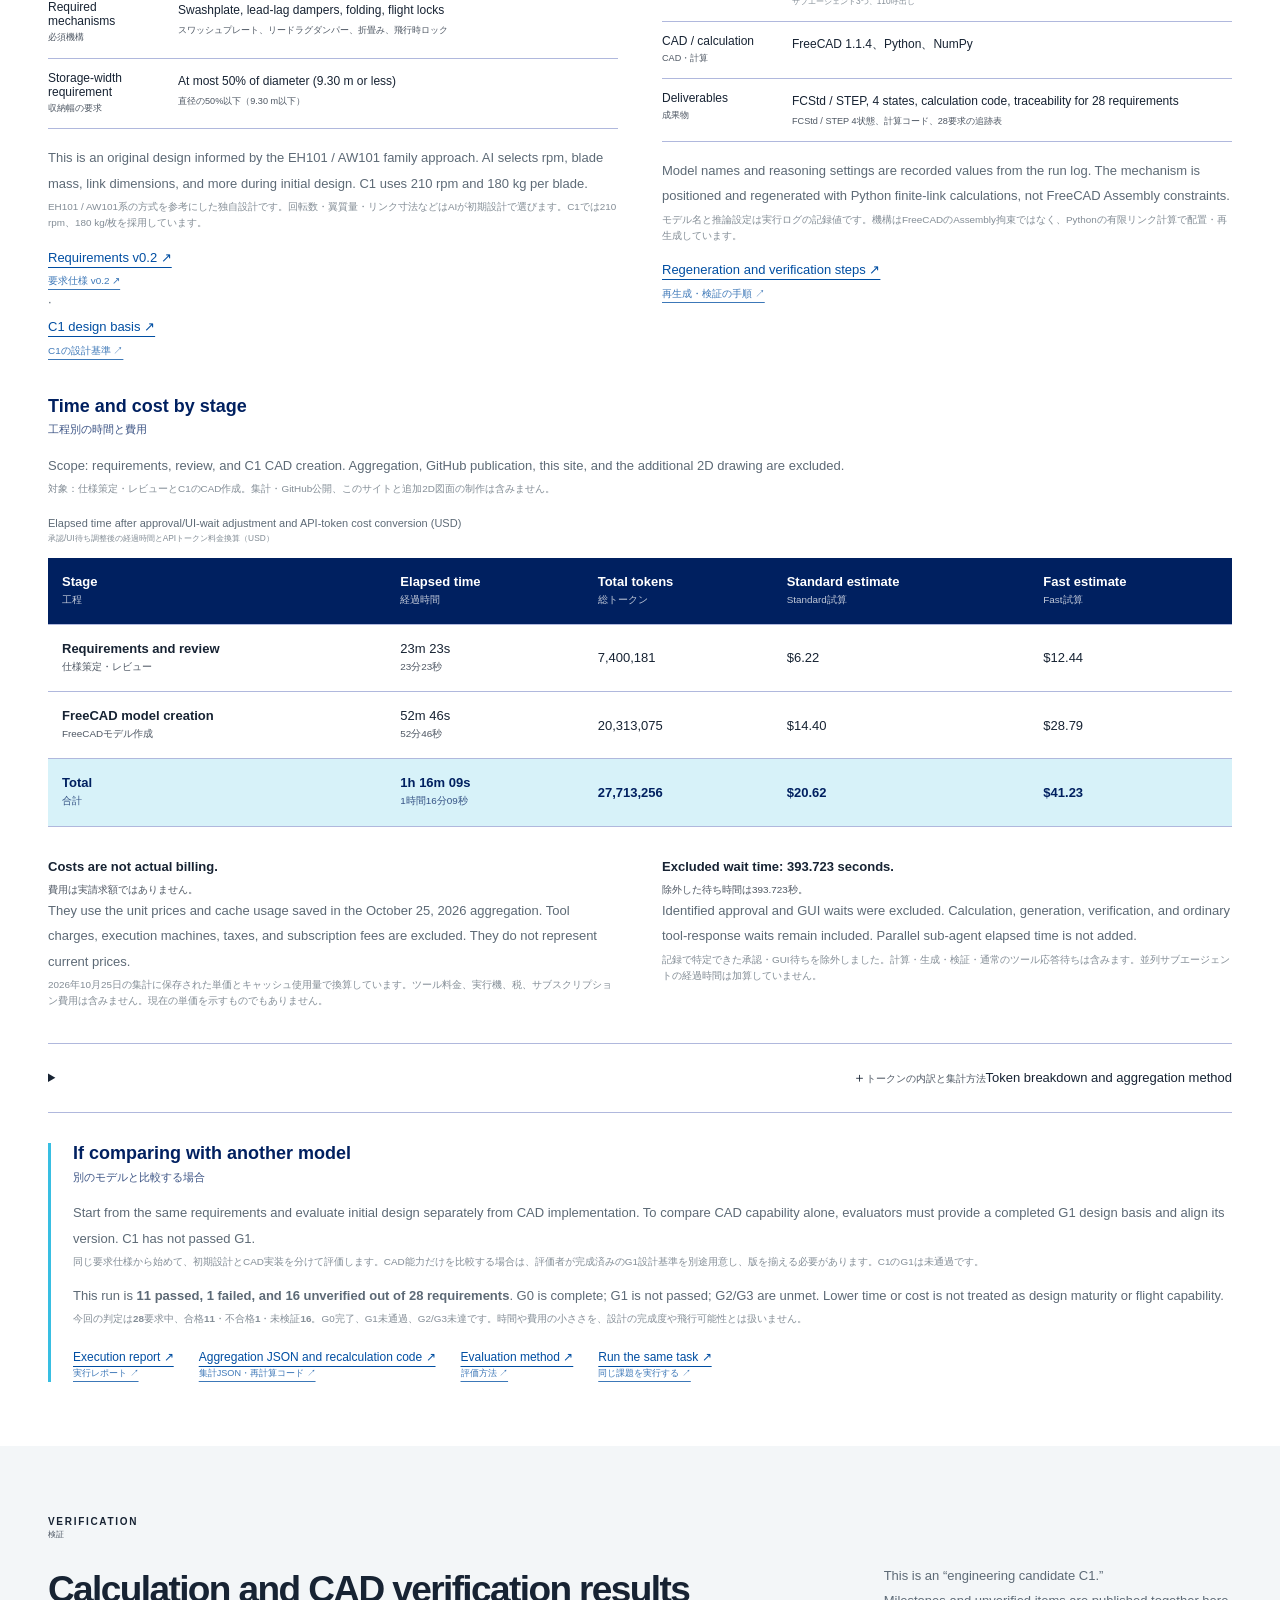
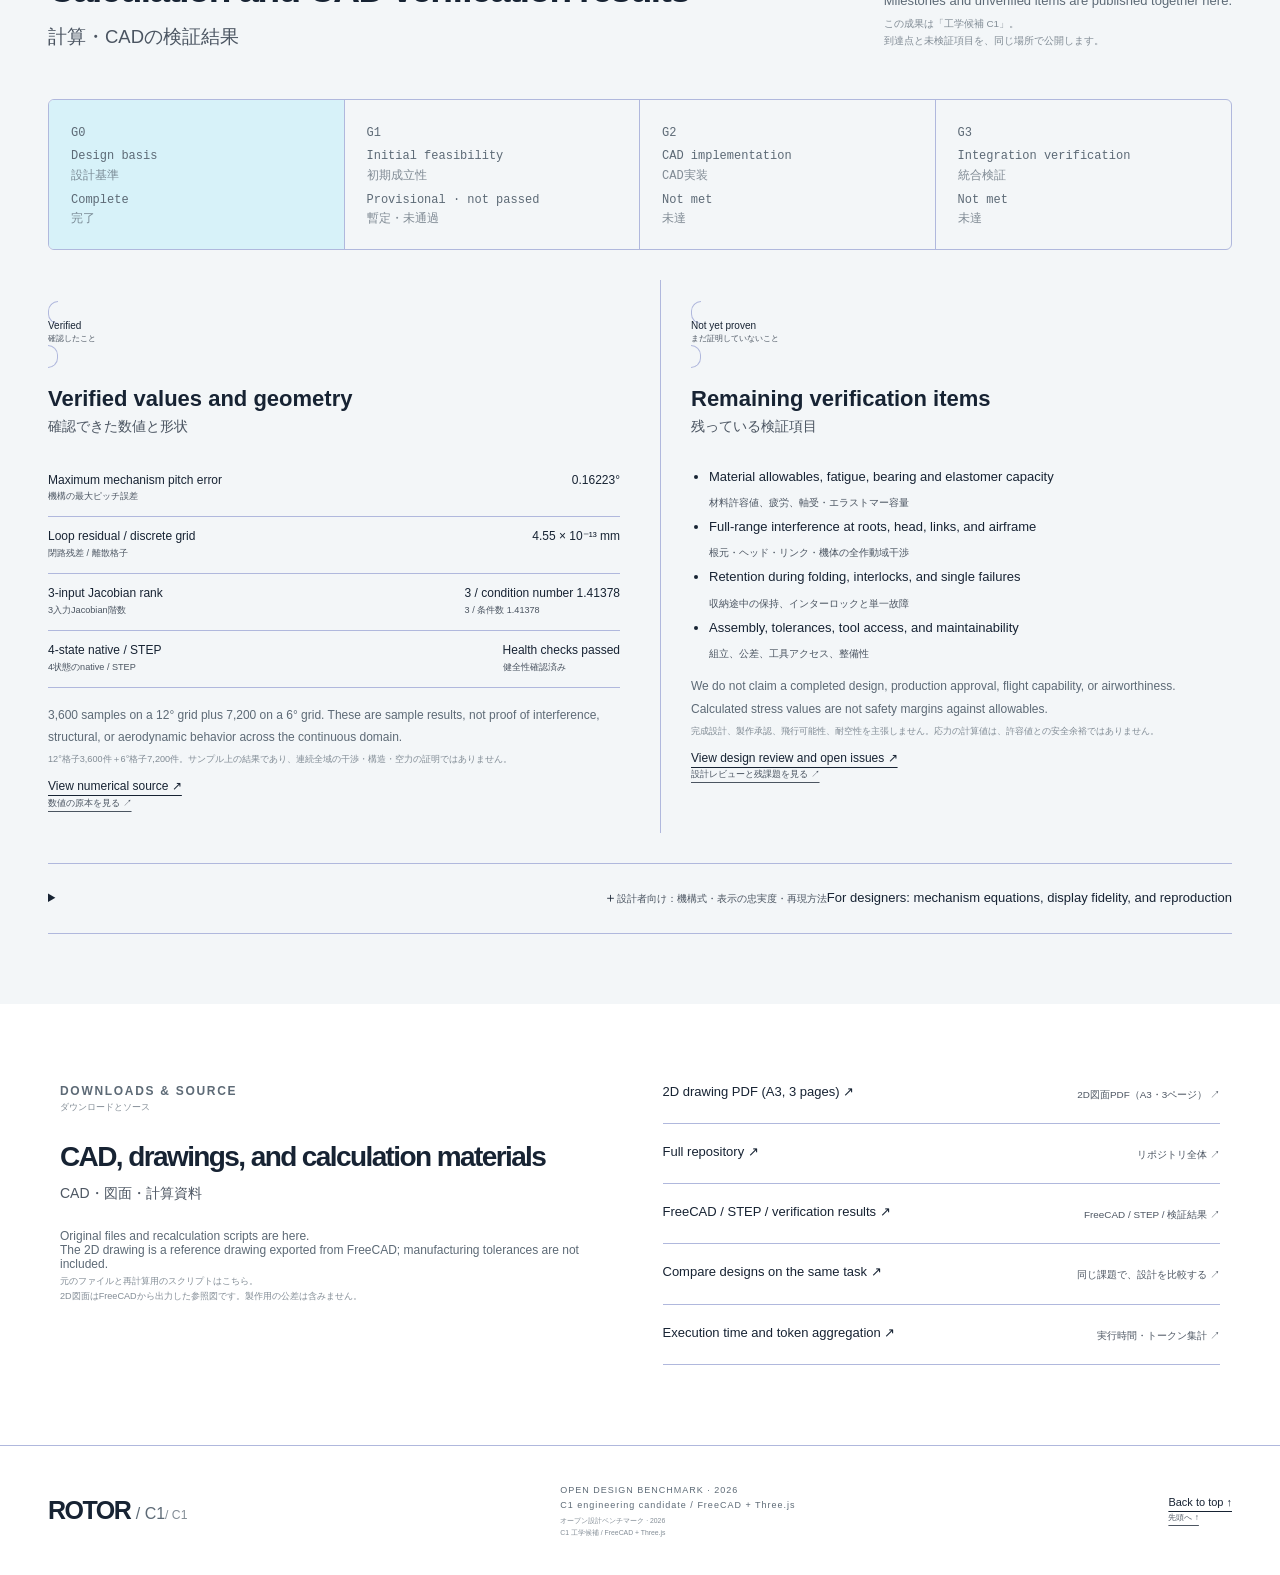
==== commit 239a499d: "Make benchmark pages English-first bilingual and add C2 social preview" ====
--- a/docs/c1.html
+++ b/docs/c1.html
@@ -1,43 +1,44 @@
 <!doctype html>
-<html lang="ja">
+<html lang="en">
 <head>
   <meta charset="utf-8"><meta name="viewport" content="width=device-width,initial-scale=1">
-  <title>ROTOR / C1 — 5枚翼ローターの機構モデル</title>
-  <meta name="description" content="5枚翼ローターのスワッシュプレートをThree.jsで探索。FreeCADの実形状、有限リンク機構、検証の証拠と未達事項を公開する設計ベンチマーク。">
+  <title>ROTOR / C1 — 5-Blade Rotor Mechanism / 5枚翼ローターの機構モデル</title>
+  <meta name="description" content="Explore a 5-blade rotor swashplate in Three.js. A design benchmark publishing real FreeCAD geometry, finite-link kinematics, verification evidence, and open gaps. / 5枚翼ローターのスワッシュプレートをThree.jsで探索。FreeCADの実形状、有限リンク機構、検証の証拠と未達事項を公開する設計ベンチマーク。">
   <meta name="theme-color" content="#002060">
   <link rel="icon" href="data:image/svg+xml,%3Csvg xmlns='http://www.w3.org/2000/svg' viewBox='0 0 100 100'%3E%3Crect width='100' height='100' rx='22' fill='%23002060'/%3E%3Ctext x='22' y='74' font-size='72' fill='%2338BEE2'%3ER%3C/text%3E%3C/svg%3E">
   <link rel="stylesheet" href="style.css">
+  <link rel="stylesheet" href="bilingual.css?v=1">
   <script type="importmap">{"imports":{"three":"./vendor/three.module.js"}}</script>
 </head>
 <body class="c1-page">
-<a class="skip" href="#explore">操作パネルへ</a>
-<header><a class="brand" href="index.html">R<span class="brand-mark">✳</span>TOR <small>/ C1</small></a><nav aria-label="メイン"><a href="index.html">比較トップ</a><a href="c2.html">C2</a><a href="#explore">探索する</a><a href="#benchmark">ベンチマーク</a><a href="#evidence">検証結果</a><a href="drawings/rotor_reference_drawing_A3.pdf">2D図面</a><a href="https://github.com/naoyamd/rotor-cad-benchmark">GitHub ↗</a></nav><span class="edition">OPEN DESIGN BENCHMARK · 01</span></header>
+<a class="skip" href="#explore"><span class="en" lang="en">Skip to controls</span><span class="ja" lang="ja">操作パネルへ</span></a>
+<header><a class="brand" href="index.html">R<span class="brand-mark">✳</span>TOR <small><span class="en" lang="en">/ C1</span><span class="ja" lang="ja">/ C1</span></small></a><nav aria-label="Main navigation / メイン"><a href="index.html"><span class="en" lang="en">Comparison</span><span class="ja" lang="ja">比較トップ</span></a><a href="c2.html"><span class="en" lang="en">C2</span><span class="ja" lang="ja">C2</span></a><a href="#explore"><span class="en" lang="en">Explore</span><span class="ja" lang="ja">探索する</span></a><a href="#benchmark"><span class="en" lang="en">Benchmark</span><span class="ja" lang="ja">ベンチマーク</span></a><a href="#evidence"><span class="en" lang="en">Verification</span><span class="ja" lang="ja">検証結果</span></a><a href="drawings/rotor_reference_drawing_A3.pdf"><span class="en" lang="en">2D drawing</span><span class="ja" lang="ja">2D図面</span></a><a href="https://github.com/naoyamd/rotor-cad-benchmark"><span class="en" lang="en">GitHub ↗</span><span class="ja" lang="ja">GitHub ↗</span></a></nav><span class="edition"><span class="en" lang="en">OPEN DESIGN BENCHMARK · 01</span><span class="ja" lang="ja">オープン設計ベンチマーク · 01</span></span></header>
 <main>
-<section class="intro"><div><p class="eyebrow"><span class="dot"></span> ROTOR C1 / INTERACTIVE MODEL</p><h1>5枚翼ローターの<br>機構モデル</h1></div><div class="intro-copy"><p>翼の角度を変えて、<br>スワッシュプレートの動きを確認できます。</p><p class="muted">AIで設計したFreeCADモデルを公開しています。<br>計算結果と、まだ検証できていない項目も掲載しています。</p><a href="#explore" class="text-link">操作画面へ <span>↓</span></a></div></section>
-<section id="explore" class="explorer" aria-label="インタラクティブ3Dモデル">
-  <div class="explorer-top"><div class="tabs" role="group" aria-label="表示モード"><button id="liveMode" class="active" aria-pressed="true">01 機構を動かす</button><button id="cadMode" aria-pressed="false">02 CADを見る</button></div><div class="display-options"><label class="xray-label"><input id="xray" type="checkbox" checked> X-ray（透過）</label><span class="live-tag" id="modeTag">LIVE FINITE-LINK SOLVER</span></div></div>
-  <div class="explorer-body"><div class="stage-wrap"><div id="viewport" tabindex="0" role="img" aria-label="3Dローターモデル。ドラッグで回転、ホイールで拡大。下の視点ボタンでも操作できます。"></div><div class="stage-caption"><span class="eyebrow" id="stageTitle">C1 / ROTOR HEAD</span><p id="stageDescription">145部品の実CAD形状。部品をクリックして調べる。</p></div><div class="stage-bottom"><span id="status" role="status" aria-live="polite">モデルを読み込み中…</span><div class="camera-buttons" role="group" aria-label="視点"><button data-view="head" class="active">ヘッド</button><button data-view="full">全体</button><button data-view="top">真上</button></div></div><div id="loadError" hidden></div></div>
-  <aside class="controls"><div id="cadControls" hidden><p class="eyebrow">SAVED DESIGN STATES</p><h2>保存済みのCAD状態</h2><div class="state-grid" role="group" aria-label="CAD状態"><button data-state="neutral" class="active">01 <b>中立</b><small>collective 12°</small></button><button data-state="max-input">02 <b>最大入力</b><small>端入力の保存状態</small></button><button data-state="parked">03 <b>駐機</b><small>ピッチを戻し、解錠</small></button><button data-state="folded">04 <b>折畳み</b><small>収納幅 3.504 m</small></button></div><label class="select-label" for="isolate">見たい構成を選ぶ</label><select id="isolate"><option value="all">アセンブリ全体</option><option value="Swashplate">スワッシュプレート</option><option value="Blade1">1枚目の翼根と翼</option><option value="Hub">ハブ・マスト</option><option value="Fixed">固定部・サーボ</option></select><div class="part-info" aria-live="polite"><span class="eyebrow">PART INSPECTOR</span><h3 id="partName">部品を選択</h3><p id="partDetail">3D上の部品をクリック。名前・接続先・設計上の注記を確認できます。</p></div><p class="fine">保存済み4状態を切り替えます。状態間の安全な遷移を証明するアニメーションではありません。</p></div>
-  <div id="liveControls"><p class="eyebrow">FINITE-LINK KINEMATICS</p><h2>翼角と回転の設定</h2><p class="preset-label">翼角プリセット</p><div class="presets" role="group" aria-label="翼角プリセット"><button data-pitch="0">小<small>8° / 変動なし</small></button><button data-pitch="1" class="active" aria-pressed="true">中<small>12° / ±1.5°</small></button><button data-pitch="2">大<small>16° / ±3°</small></button></div><p class="control-intro">リングの上下が全翼を、傾きが方位ごとの翼角を変えます。</p><label for="collective">コレクティブ <output id="collectiveValue">12.0°</output></label><input id="collective" type="range" min="8" max="16" step="0.1" value="12"><label for="cyclic">サイクリック振幅 <output id="cyclicValue">0.0°</output></label><input id="cyclic" type="range" min="0" max="3" step="0.1" value="1.5"><label for="phase">入力の方位 <output id="phaseValue">0°</output></label><input id="phase" type="range" min="0" max="360" step="1" value="0"><label for="azimuth">ローターの方位 <output id="azimuthValue">0°</output></label><input id="azimuth" type="range" min="0" max="359" step="1" value="0"><p class="preset-label">見た目の回転速度</p><div class="presets" role="group" aria-label="回転速度プリセット"><button data-speed="0" class="active" aria-pressed="true">低速<small>3 rpm</small></button><button data-speed="1">中速<small>12 rpm</small></button><button data-speed="2">高速<small>30 rpm</small></button></div><div class="play-row"><button id="play" aria-pressed="false">▶ 回転を開始</button><button id="reset">リセット</button></div><p class="fine">表示速度は設計値210 rpmより遅くしています。翼角は誇張せず、フラップ・ラグは0°固定。</p><div class="pitch-section"><svg viewBox="0 0 220 58" role="img" aria-label="翼1のピッチ角。破線が0度。"><path d="M15 38H205" stroke="#8aa5ba" stroke-dasharray="4 4"/><g id="pitchSection"><path d="M25 38 Q45 23 195 38 Q45 47 25 38Z" fill="#38BEE2" stroke="#D7F2F9"/></g><text x="16" y="14" fill="#D7F2F9" font-size="10">翼1の断面方向（角度は実寸）</text></svg></div><div id="pitches" class="pitches" aria-label="各翼ピッチ角"></div><p class="residual">閉路残差 <output id="residual">—</output> mm</p></div></aside></div>
-  <div class="explorer-foot"><span><i class="legend blue"></i> 操縦・スワッシュ</span><span><i class="legend gold"></i> 関節・ロック</span><span><i class="legend silver"></i> 荷重を支える骨格</span><span id="modelNote">実CADの三角形化表示 / 長さ単位 m</span></div>
+<section class="intro"><div><p class="eyebrow"><span class="dot"></span><span class="en" lang="en">ROTOR C1 / INTERACTIVE MODEL</span><span class="ja" lang="ja">ROTOR C1 / インタラクティブモデル</span></p><h1><span class="en" lang="en">5-Blade Rotor<br>Mechanism Model</span><span class="ja" lang="ja">5枚翼ローターの<br>機構モデル</span></h1></div><div class="intro-copy"><p><span class="en" lang="en">Change blade pitch to<br>inspect swashplate motion.</span><span class="ja" lang="ja">翼の角度を変えて、<br>スワッシュプレートの動きを確認できます。</span></p><p class="muted"><span class="en" lang="en">We publish an AI-designed FreeCAD model.<br>Calculated results and items not yet verified are included.</span><span class="ja" lang="ja">AIで設計したFreeCADモデルを公開しています。<br>計算結果と、まだ検証できていない項目も掲載しています。</span></p><a href="#explore" class="text-link"><span class="en" lang="en">Open controls <span>↓</span></span><span class="ja" lang="ja">操作画面へ <span>↓</span></span></a></div></section>
+<section id="explore" class="explorer" aria-label="Interactive 3D model / インタラクティブ3Dモデル">
+  <div class="explorer-top"><div class="tabs" role="group" aria-label="Display mode / 表示モード"><button id="liveMode" class="active" aria-pressed="true"><span class="en" lang="en">01 Move mechanism</span><span class="ja" lang="ja">01 機構を動かす</span></button><button id="cadMode" aria-pressed="false"><span class="en" lang="en">02 View CAD</span><span class="ja" lang="ja">02 CADを見る</span></button></div><div class="display-options"><label class="xray-label"><input id="xray" type="checkbox" checked><span class="en" lang="en">X-ray (transparent)</span><span class="ja" lang="ja">X-ray（透過）</span></label><span class="live-tag" id="modeTag"><span class="en" lang="en">LIVE FINITE-LINK SOLVER</span><span class="ja" lang="ja">有限リンク機構のライブ計算</span></span></div></div>
+  <div class="explorer-body"><div class="stage-wrap"><div id="viewport" tabindex="0" role="img" aria-label="3D rotor model. Drag to rotate and use the wheel to zoom; the view buttons below also work. / 3Dローターモデル。ドラッグで回転、ホイールで拡大。下の視点ボタンでも操作できます。"></div><div class="stage-caption"><span class="eyebrow" id="stageTitle"><span class="en" lang="en">C1 / ROTOR HEAD</span><span class="ja" lang="ja">C1 / ローターヘッド</span></span><p id="stageDescription"><span class="en" lang="en">145-part real CAD geometry. Click a part to inspect.</span><span class="ja" lang="ja">145部品の実CAD形状。部品をクリックして調べる。</span></p></div><div class="stage-bottom"><span id="status" role="status" aria-live="polite"><span class="en" lang="en">Loading model…</span><span class="ja" lang="ja">モデルを読み込み中…</span></span><div class="camera-buttons" role="group" aria-label="Camera / 視点"><button data-view="head" class="active"><span class="en" lang="en">Head</span><span class="ja" lang="ja">ヘッド</span></button><button data-view="full"><span class="en" lang="en">Full</span><span class="ja" lang="ja">全体</span></button><button data-view="top"><span class="en" lang="en">Top</span><span class="ja" lang="ja">真上</span></button></div></div><div id="loadError" hidden></div></div>
+  <aside class="controls"><div id="cadControls" hidden><p class="eyebrow"><span class="en" lang="en">SAVED DESIGN STATES</span><span class="ja" lang="ja">保存済みのCAD状態</span></p><h2><span class="en" lang="en">Saved CAD states</span><span class="ja" lang="ja">保存済みのCAD状態</span></h2><div class="state-grid" role="group" aria-label="CAD states / CAD状態"><button data-state="neutral" class="active">01 <b><span class="en" lang="en">Neutral</span><span class="ja" lang="ja">中立</span></b><small><span class="en" lang="en">collective 12°</span><span class="ja" lang="ja">コレクティブ 12°</span></small></button><button data-state="max-input">02 <b><span class="en" lang="en">Max input</span><span class="ja" lang="ja">最大入力</span></b><small><span class="en" lang="en">End-input saved state</span><span class="ja" lang="ja">端入力の保存状態</span></small></button><button data-state="parked">03 <b><span class="en" lang="en">Parked</span><span class="ja" lang="ja">駐機</span></b><small><span class="en" lang="en">Pitch reset, lock released</span><span class="ja" lang="ja">ピッチを戻し、解錠</span></small></button><button data-state="folded">04 <b><span class="en" lang="en">Folded</span><span class="ja" lang="ja">折畳み</span></b><small><span class="en" lang="en">Storage width 3.504 m</span><span class="ja" lang="ja">収納幅 3.504 m</span></small></button></div><label class="select-label" for="isolate"><span class="en" lang="en">Choose what to isolate</span><span class="ja" lang="ja">見たい構成を選ぶ</span></label><select id="isolate"><option value="all">Full assembly / アセンブリ全体</option><option value="Swashplate">Swashplate / スワッシュプレート</option><option value="Blade1">Blade 1 root and blade / 1枚目の翼根と翼</option><option value="Hub">Hub and mast / ハブ・マスト</option><option value="Fixed">Fixed parts and servos / 固定部・サーボ</option></select><div class="part-info" aria-live="polite"><span class="eyebrow"><span class="en" lang="en">PART INSPECTOR</span><span class="ja" lang="ja">部品インスペクター</span></span><h3 id="partName"><span class="en" lang="en">Select a part</span><span class="ja" lang="ja">部品を選択</span></h3><p id="partDetail"><span class="en" lang="en">Click a part in 3D to inspect its name, connections, and design notes.</span><span class="ja" lang="ja">3D上の部品をクリック。名前・接続先・設計上の注記を確認できます。</span></p></div><p class="fine"><span class="en" lang="en">Switch among four saved states. This is not an animation proving safe transitions between states.</span><span class="ja" lang="ja">保存済み4状態を切り替えます。状態間の安全な遷移を証明するアニメーションではありません。</span></p></div>
+  <div id="liveControls"><p class="eyebrow"><span class="en" lang="en">FINITE-LINK KINEMATICS</span><span class="ja" lang="ja">有限リンク機構</span></p><h2><span class="en" lang="en">Blade pitch and rotation</span><span class="ja" lang="ja">翼角と回転の設定</span></h2><p class="preset-label"><span class="en" lang="en">Blade pitch presets</span><span class="ja" lang="ja">翼角プリセット</span></p><div class="presets" role="group" aria-label="Blade pitch presets / 翼角プリセット"><button data-pitch="0"><span class="en" lang="en">Low</span><span class="ja" lang="ja">小</span><small><span class="en" lang="en">8° / no variation</span><span class="ja" lang="ja">8° / 変動なし</span></small></button><button data-pitch="1" class="active" aria-pressed="true"><span class="en" lang="en">Mid</span><span class="ja" lang="ja">中</span><small><span class="en" lang="en">12° / ±1.5°</span><span class="ja" lang="ja">12° / ±1.5°</span></small></button><button data-pitch="2"><span class="en" lang="en">High</span><span class="ja" lang="ja">大</span><small><span class="en" lang="en">16° / ±3°</span><span class="ja" lang="ja">16° / ±3°</span></small></button></div><p class="control-intro"><span class="en" lang="en">The ring's vertical motion changes all blades; its tilt changes blade pitch by azimuth.</span><span class="ja" lang="ja">リングの上下が全翼を、傾きが方位ごとの翼角を変えます。</span></p><label for="collective"><span class="en" lang="en">Collective</span><span class="ja" lang="ja">コレクティブ</span><output id="collectiveValue">12.0°</output></label><input id="collective" type="range" min="8" max="16" step="0.1" value="12"><label for="cyclic"><span class="en" lang="en">Cyclic amplitude</span><span class="ja" lang="ja">サイクリック振幅</span><output id="cyclicValue">0.0°</output></label><input id="cyclic" type="range" min="0" max="3" step="0.1" value="1.5"><label for="phase"><span class="en" lang="en">Input azimuth</span><span class="ja" lang="ja">入力の方位</span><output id="phaseValue">0°</output></label><input id="phase" type="range" min="0" max="360" step="1" value="0"><label for="azimuth"><span class="en" lang="en">Rotor azimuth</span><span class="ja" lang="ja">ローターの方位</span><output id="azimuthValue">0°</output></label><input id="azimuth" type="range" min="0" max="359" step="1" value="0"><p class="preset-label"><span class="en" lang="en">Display rotation speed</span><span class="ja" lang="ja">見た目の回転速度</span></p><div class="presets" role="group" aria-label="Rotation-speed presets / 回転速度プリセット"><button data-speed="0" class="active" aria-pressed="true"><span class="en" lang="en">Low speed</span><span class="ja" lang="ja">低速</span><small><span class="en" lang="en">3 rpm</span><span class="ja" lang="ja">3 rpm</span></small></button><button data-speed="1"><span class="en" lang="en">Medium speed</span><span class="ja" lang="ja">中速</span><small><span class="en" lang="en">12 rpm</span><span class="ja" lang="ja">12 rpm</span></small></button><button data-speed="2"><span class="en" lang="en">High speed</span><span class="ja" lang="ja">高速</span><small><span class="en" lang="en">30 rpm</span><span class="ja" lang="ja">30 rpm</span></small></button></div><div class="play-row"><button id="play" aria-pressed="false"><span class="en" lang="en">▶ Start rotation</span><span class="ja" lang="ja">▶ 回転を開始</span></button><button id="reset"><span class="en" lang="en">Reset</span><span class="ja" lang="ja">リセット</span></button></div><p class="fine"><span class="en" lang="en">Display speed is slower than the design value of 210 rpm. Blade pitch is not exaggerated; flap and lag are fixed at 0°.</span><span class="ja" lang="ja">表示速度は設計値210 rpmより遅くしています。翼角は誇張せず、フラップ・ラグは0°固定。</span></p><div class="pitch-section"><svg viewBox="0 0 220 58" role="img" aria-label="Blade 1 pitch angle. Dashed line is 0 degrees. / 翼1のピッチ角。破線が0度。"><path d="M15 38H205" stroke="#8aa5ba" stroke-dasharray="4 4"/><g id="pitchSection"><path d="M25 38 Q45 23 195 38 Q45 47 25 38Z" fill="#38BEE2" stroke="#D7F2F9"/></g><text x="16" y="14" fill="#D7F2F9" font-size="10"><tspan class="en" lang="en">Blade 1 cross-section (angle at scale)</tspan><tspan class="ja" lang="ja">翼1の断面方向（角度は実寸）</tspan></text></svg></div><div id="pitches" class="pitches" aria-label="Blade pitch angles / 各翼ピッチ角"></div><p class="residual"><span class="en" lang="en">Loop-closure residual</span><span class="ja" lang="ja">閉路残差</span> <output id="residual">—</output> mm</p></div></aside></div>
+  <div class="explorer-foot"><span><i class="legend blue"></i><span class="en" lang="en">Controls / swashplate</span><span class="ja" lang="ja">操縦・スワッシュ</span></span><span><i class="legend gold"></i><span class="en" lang="en">Joints / locks</span><span class="ja" lang="ja">関節・ロック</span></span><span><i class="legend silver"></i><span class="en" lang="en">Load-bearing structure</span><span class="ja" lang="ja">荷重を支える骨格</span></span><span id="modelNote"><span class="en" lang="en">Real CAD triangulation / length unit: m</span><span class="ja" lang="ja">実CADの三角形化表示 / 長さ単位 m</span></span></div>
 </section>
-<section class="numbers" aria-label="設計規模"><div><strong>18.60<span>m</span></strong><p>ローター直径</p></div><div><strong>5<span>blades</span></strong><p>72°等配の全関節型</p></div><div><strong>145<span>parts</span></strong><p>235ソリッドの候補CAD</p></div><div><strong>10,800<span>samples</span></strong><p>有限リンク機構の数値検証</p></div></section>
-<section class="story"><div class="section-intro"><p class="eyebrow">MECHANISM</p><h2>スワッシュプレートの仕組み</h2><p>スワッシュプレートは、固定側の操縦入力を回転側へ渡す仕組み。機構モードのスライダーを動かすと、3つの関係が見えてきます。</p></div><div class="story-steps"><article><span>01</span><div><h3>5枚の翼角をまとめて変える</h3><p>コレクティブを上げるとリングが上昇。一定長のピッチリンクがホーンを押し、5枚の翼のピッチ角が一緒に増えます。</p><button class="demo" data-demo="collective">上下の動きを試す ↗</button></div></article><article><span>02</span><div><h3>回転位置に応じて翼角を変える</h3><p>サイクリックはリングを傾けます。回転中の各翼は高い側と低い側を通り、方位に応じてピッチが変わります。機体の応答方向はこの機構計算の対象外です。</p><button class="demo" data-demo="cyclic">傾きと回転を試す ↗</button></div></article><article><span>03</span><div><h3>翼を折り畳む</h3><p>停止・駐機姿勢で飛行ロックを抜き、各翼を折り畳む候補。CADの保存状態では、横幅を18.60 mの直径から約3.504 mへ抑えています。</p><button class="demo" data-demo="fold">収納状態を見る ↗</button></div></article></div></section>
+<section class="numbers" aria-label="Design scale / 設計規模"><div><strong>18.60<span>m</span></strong><p><span class="en" lang="en">Rotor diameter</span><span class="ja" lang="ja">ローター直径</span></p></div><div><strong>5<span>blades</span></strong><p><span class="en" lang="en">Fully articulated at 72° spacing</span><span class="ja" lang="ja">72°等配の全関節型</span></p></div><div><strong>145<span>parts</span></strong><p><span class="en" lang="en">Candidate CAD with 235 solids</span><span class="ja" lang="ja">235ソリッドの候補CAD</span></p></div><div><strong>10,800<span>samples</span></strong><p><span class="en" lang="en">Finite-link kinematics checks</span><span class="ja" lang="ja">有限リンク機構の数値検証</span></p></div></section>
+<section class="story"><div class="section-intro"><p class="eyebrow"><span class="en" lang="en">MECHANISM</span><span class="ja" lang="ja">機構</span></p><h2><span class="en" lang="en">How the swashplate works</span><span class="ja" lang="ja">スワッシュプレートの仕組み</span></h2><p><span class="en" lang="en">The swashplate transfers fixed-side control input to the rotating side. Move the mechanism-mode sliders to see three relationships.</span><span class="ja" lang="ja">スワッシュプレートは、固定側の操縦入力を回転側へ渡す仕組み。機構モードのスライダーを動かすと、3つの関係が見えてきます。</span></p></div><div class="story-steps"><article><span>01</span><div><h3><span class="en" lang="en">Change all five blade angles together</span><span class="ja" lang="ja">5枚の翼角をまとめて変える</span></h3><p><span class="en" lang="en">Raise collective and the ring rises. Constant-length pitch links push the horns, increasing all five blade pitch angles together.</span><span class="ja" lang="ja">コレクティブを上げるとリングが上昇。一定長のピッチリンクがホーンを押し、5枚の翼のピッチ角が一緒に増えます。</span></p><button class="demo" data-demo="collective"><span class="en" lang="en">Try the up/down motion ↗</span><span class="ja" lang="ja">上下の動きを試す ↗</span></button></div></article><article><span>02</span><div><h3><span class="en" lang="en">Change blade angle with rotation position</span><span class="ja" lang="ja">回転位置に応じて翼角を変える</span></h3><p><span class="en" lang="en">Cyclic tilts the ring. Each blade passes through high and low sides while rotating, changing pitch by azimuth. Airframe response direction is outside this mechanism calculation.</span><span class="ja" lang="ja">サイクリックはリングを傾けます。回転中の各翼は高い側と低い側を通り、方位に応じてピッチが変わります。機体の応答方向はこの機構計算の対象外です。</span></p><button class="demo" data-demo="cyclic"><span class="en" lang="en">Try tilt and rotation ↗</span><span class="ja" lang="ja">傾きと回転を試す ↗</span></button></div></article><article><span>03</span><div><h3><span class="en" lang="en">Fold the blades</span><span class="ja" lang="ja">翼を折り畳む</span></h3><p><span class="en" lang="en">A candidate for removing the flight lock and folding each blade in the stopped, parked posture. In the saved CAD state, width is reduced from the 18.60 m diameter to about 3.504 m.</span><span class="ja" lang="ja">停止・駐機姿勢で飛行ロックを抜き、各翼を折り畳む候補。CADの保存状態では、横幅を18.60 mの直径から約3.504 mへ抑えています。</span></p><button class="demo" data-demo="fold"><span class="en" lang="en">View the storage state ↗</span><span class="ja" lang="ja">収納状態を見る ↗</span></button></div></article></div></section>
 <section id="benchmark" class="benchmark" aria-labelledby="benchmarkTitle">
-<div class="benchmark-heading"><div><p class="eyebrow">BENCHMARK C1 / 2026-10-25</p><h2 id="benchmarkTitle">ベンチマークの実行記録</h2></div><p>要求仕様 v0.2 に対する1回の実行記録です。<br>複数モデルを同条件で比較したランキングではありません。</p></div>
-<div class="benchmark-columns"><article><h3>何を設計する課題か</h3><dl class="benchmark-spec"><div><dt>規模</dt><dd>直径18.60 m / 機体質量15,600 kg</dd></div><div><dt>方式</dt><dd>5枚・72°等配、全関節型、弾性支持</dd></div><div><dt>必須機構</dt><dd>スワッシュプレート、リードラグダンパー、折畳み、飛行時ロック</dd></div><div><dt>収納幅の要求</dt><dd>直径の50%以下（9.30 m以下）</dd></div></dl><p>EH101 / AW101系の方式を参考にした独自設計です。回転数・翼質量・リンク寸法などはAIが初期設計で選びます。C1では210 rpm、180 kg/枚を採用しています。</p><p><a href="https://github.com/naoyamd/rotor-cad-benchmark/blob/main/DESIGN_REQUIREMENTS.md">要求仕様 v0.2 ↗</a> · <a href="https://github.com/naoyamd/rotor-cad-benchmark/blob/main/results/C1/design-basis.md">C1の設計基準 ↗</a></p></article>
-<article><h3>使用したモデルとツール</h3><dl class="benchmark-spec"><div><dt>主担当</dt><dd>GPT-6 Astra / medium<br><small>仕様策定・CAD作成、139呼出し</small></dd></div><div><dt>レビュー・文書化</dt><dd>GPT-5.6 Luna / max<br><small>サブエージェント3つ、110呼出し</small></dd></div><div><dt>CAD・計算</dt><dd>FreeCAD 1.1.4、Python、NumPy</dd></div><div><dt>成果物</dt><dd>FCStd / STEP 4状態、計算コード、28要求の追跡表</dd></div></dl><p>モデル名と推論設定は実行ログの記録値です。機構はFreeCADのAssembly拘束ではなく、Pythonの有限リンク計算で配置・再生成しています。</p><p><a href="https://github.com/naoyamd/rotor-cad-benchmark/blob/main/results/C1/RUN.md">再生成・検証の手順 ↗</a></p></article></div>
-<h3>工程別の時間と費用</h3><p class="benchmark-note">対象：仕様策定・レビューとC1のCAD作成。集計・GitHub公開、このサイトと追加2D図面の制作は含みません。</p>
-<div class="benchmark-table-wrap" role="region" aria-label="工程別の実行時間とAPI料金換算。狭い画面では横スクロールできます。" tabindex="0"><table class="benchmark-table"><caption>承認/UI待ち調整後の経過時間とAPIトークン料金換算（USD）</caption><thead><tr><th scope="col">工程</th><th scope="col">経過時間</th><th scope="col">総トークン</th><th scope="col">Standard試算</th><th scope="col">Fast試算</th></tr></thead><tbody><tr data-benchmark="specification"><th scope="row">仕様策定・レビュー</th><td data-metric="adjusted_elapsed_ms" data-value="1403261">23分23秒</td><td data-metric="total_tokens" data-value="7400181">7,400,181</td><td data-metric="standard_token_only_usd" data-value="6.2188688">$6.22</td><td data-metric="fast_token_only_usd" data-value="12.4377376">$12.44</td></tr><tr data-benchmark="cad_design"><th scope="row">FreeCADモデル作成</th><td data-metric="adjusted_elapsed_ms" data-value="3165655">52分46秒</td><td data-metric="total_tokens" data-value="20313075">20,313,075</td><td data-metric="standard_token_only_usd" data-value="14.3965514">$14.40</td><td data-metric="fast_token_only_usd" data-value="28.7931028">$28.79</td></tr><tr data-benchmark="total"><th scope="row">合計</th><td data-metric="adjusted_elapsed_ms" data-value="4568916">1時間16分09秒</td><td data-metric="total_tokens" data-value="27713256">27,713,256</td><td data-metric="standard_token_only_usd" data-value="20.6154202">$20.62</td><td data-metric="fast_token_only_usd" data-value="41.2308404">$41.23</td></tr></tbody></table></div>
-<div class="benchmark-notes"><p><strong>費用は実請求額ではありません。</strong>2026年10月25日の集計に保存された単価とキャッシュ使用量で換算しています。ツール料金、実行機、税、サブスクリプション費用は含みません。現在の単価を示すものでもありません。</p><p><strong>除外した待ち時間は393.723秒。</strong>記録で特定できた承認・GUI待ちを除外しました。計算・生成・検証・通常のツール応答待ちは含みます。並列サブエージェントの経過時間は加算していません。</p></div>
-<details><summary>トークンの内訳と集計方法 <span>＋</span></summary><div class="benchmark-columns"><div><dl class="benchmark-spec"><div><dt>入力合計</dt><dd>27,514,781 tokens</dd></div><div><dt>うちキャッシュ済み</dt><dd>26,787,456 tokens（入力の97.36%）</dd></div><div><dt>キャッシュなし入力</dt><dd>727,325 tokens</dd></div><div><dt>出力</dt><dd>198,475 tokens</dd></div></dl></div><div><p>親とサブエージェントの249呼出しを合計しています。同じ会話履歴の再入力も含む累計であり、成果物の文章量ではありません。キャッシュ済み入力は入力合計の内数です。</p><p>公開JSONと再集計コードから数値を再計算できます。元の非公開ログそのものは公開していません。未記録の待ちは切り分けられないため、時間は厳密なモデル計算時間や人間の労働時間とは異なります。</p></div></div></details>
-<div class="benchmark-comparison"><h3>別のモデルと比較する場合</h3><p>同じ要求仕様から始めて、初期設計とCAD実装を分けて評価します。CAD能力だけを比較する場合は、評価者が完成済みのG1設計基準を別途用意し、版を揃える必要があります。C1のG1は未通過です。</p><p>今回の判定は<strong>28要求中、合格11・不合格1・未検証16</strong>。G0完了、G1未通過、G2/G3未達です。時間や費用の小ささを、設計の完成度や飛行可能性とは扱いません。</p><div class="benchmark-links"><a href="https://github.com/naoyamd/rotor-cad-benchmark/blob/main/EXECUTION_REPORT.md">実行レポート ↗</a><a href="https://github.com/naoyamd/rotor-cad-benchmark/tree/main/metrics/C1">集計JSON・再計算コード ↗</a><a href="https://github.com/naoyamd/rotor-cad-benchmark/blob/main/VERIFICATION.md">評価方法 ↗</a><a href="https://github.com/naoyamd/rotor-cad-benchmark/blob/main/HANDOFF.md">同じ課題を実行する ↗</a></div></div>
+<div class="benchmark-heading"><div><p class="eyebrow"><span class="en" lang="en">BENCHMARK C1 / 2026-10-25</span><span class="ja" lang="ja">ベンチマーク C1 / 2026-10-25</span></p><h2 id="benchmarkTitle"><span class="en" lang="en">Benchmark run record</span><span class="ja" lang="ja">ベンチマークの実行記録</span></h2></div><p><span class="en" lang="en">This is one run against requirements v0.2.<br>It is not a ranking comparing multiple models under equal conditions.</span><span class="ja" lang="ja">要求仕様 v0.2 に対する1回の実行記録です。<br>複数モデルを同条件で比較したランキングではありません。</span></p></div>
+<div class="benchmark-columns"><article><h3><span class="en" lang="en">What was designed</span><span class="ja" lang="ja">何を設計する課題か</span></h3><dl class="benchmark-spec"><div><dt><span class="en" lang="en">Scale</span><span class="ja" lang="ja">規模</span></dt><dd><span class="en" lang="en">18.60 m diameter / 15,600 kg airframe mass</span><span class="ja" lang="ja">直径18.60 m / 機体質量15,600 kg</span></dd></div><div><dt><span class="en" lang="en">Configuration</span><span class="ja" lang="ja">方式</span></dt><dd><span class="en" lang="en">5 blades at 72° spacing, fully articulated, elastomer-supported</span><span class="ja" lang="ja">5枚・72°等配、全関節型、弾性支持</span></dd></div><div><dt><span class="en" lang="en">Required mechanisms</span><span class="ja" lang="ja">必須機構</span></dt><dd><span class="en" lang="en">Swashplate, lead-lag dampers, folding, flight locks</span><span class="ja" lang="ja">スワッシュプレート、リードラグダンパー、折畳み、飛行時ロック</span></dd></div><div><dt><span class="en" lang="en">Storage-width requirement</span><span class="ja" lang="ja">収納幅の要求</span></dt><dd><span class="en" lang="en">At most 50% of diameter (9.30 m or less)</span><span class="ja" lang="ja">直径の50%以下（9.30 m以下）</span></dd></div></dl><p><span class="en" lang="en">This is an original design informed by the EH101 / AW101 family approach. AI selects rpm, blade mass, link dimensions, and more during initial design. C1 uses 210 rpm and 180 kg per blade.</span><span class="ja" lang="ja">EH101 / AW101系の方式を参考にした独自設計です。回転数・翼質量・リンク寸法などはAIが初期設計で選びます。C1では210 rpm、180 kg/枚を採用しています。</span></p><p><a href="https://github.com/naoyamd/rotor-cad-benchmark/blob/main/DESIGN_REQUIREMENTS.md"><span class="en" lang="en">Requirements v0.2 ↗</span><span class="ja" lang="ja">要求仕様 v0.2 ↗</span></a> · <a href="https://github.com/naoyamd/rotor-cad-benchmark/blob/main/results/C1/design-basis.md"><span class="en" lang="en">C1 design basis ↗</span><span class="ja" lang="ja">C1の設計基準 ↗</span></a></p></article>
+<article><h3><span class="en" lang="en">Models and tools used</span><span class="ja" lang="ja">使用したモデルとツール</span></h3><dl class="benchmark-spec"><div><dt><span class="en" lang="en">Primary</span><span class="ja" lang="ja">主担当</span></dt><dd>GPT-6 Astra / medium<br><small><span class="en" lang="en">Requirements and CAD, 139 calls</span><span class="ja" lang="ja">仕様策定・CAD作成、139呼出し</span></small></dd></div><div><dt><span class="en" lang="en">Review / documentation</span><span class="ja" lang="ja">レビュー・文書化</span></dt><dd>GPT-5.6 Luna / max<br><small><span class="en" lang="en">3 sub-agents, 110 calls</span><span class="ja" lang="ja">サブエージェント3つ、110呼出し</span></small></dd></div><div><dt><span class="en" lang="en">CAD / calculation</span><span class="ja" lang="ja">CAD・計算</span></dt><dd>FreeCAD 1.1.4、Python、NumPy</dd></div><div><dt><span class="en" lang="en">Deliverables</span><span class="ja" lang="ja">成果物</span></dt><dd><span class="en" lang="en">FCStd / STEP, 4 states, calculation code, traceability for 28 requirements</span><span class="ja" lang="ja">FCStd / STEP 4状態、計算コード、28要求の追跡表</span></dd></div></dl><p><span class="en" lang="en">Model names and reasoning settings are recorded values from the run log. The mechanism is positioned and regenerated with Python finite-link calculations, not FreeCAD Assembly constraints.</span><span class="ja" lang="ja">モデル名と推論設定は実行ログの記録値です。機構はFreeCADのAssembly拘束ではなく、Pythonの有限リンク計算で配置・再生成しています。</span></p><p><a href="https://github.com/naoyamd/rotor-cad-benchmark/blob/main/results/C1/RUN.md"><span class="en" lang="en">Regeneration and verification steps ↗</span><span class="ja" lang="ja">再生成・検証の手順 ↗</span></a></p></article></div>
+<h3><span class="en" lang="en">Time and cost by stage</span><span class="ja" lang="ja">工程別の時間と費用</span></h3><p class="benchmark-note"><span class="en" lang="en">Scope: requirements, review, and C1 CAD creation. Aggregation, GitHub publication, this site, and the additional 2D drawing are excluded.</span><span class="ja" lang="ja">対象：仕様策定・レビューとC1のCAD作成。集計・GitHub公開、このサイトと追加2D図面の制作は含みません。</span></p>
+<div class="benchmark-table-wrap" role="region" aria-label="Execution time and API cost conversion by stage. Horizontal scrolling is available on narrow screens. / 工程別の実行時間とAPI料金換算。狭い画面では横スクロールできます。" tabindex="0"><table class="benchmark-table"><caption><span class="en" lang="en">Elapsed time after approval/UI-wait adjustment and API-token cost conversion (USD)</span><span class="ja" lang="ja">承認/UI待ち調整後の経過時間とAPIトークン料金換算（USD）</span></caption><thead><tr><th scope="col"><span class="en" lang="en">Stage</span><span class="ja" lang="ja">工程</span></th><th scope="col"><span class="en" lang="en">Elapsed time</span><span class="ja" lang="ja">経過時間</span></th><th scope="col"><span class="en" lang="en">Total tokens</span><span class="ja" lang="ja">総トークン</span></th><th scope="col"><span class="en" lang="en">Standard estimate</span><span class="ja" lang="ja">Standard試算</span></th><th scope="col"><span class="en" lang="en">Fast estimate</span><span class="ja" lang="ja">Fast試算</span></th></tr></thead><tbody><tr data-benchmark="specification"><th scope="row"><span class="en" lang="en">Requirements and review</span><span class="ja" lang="ja">仕様策定・レビュー</span></th><td data-metric="adjusted_elapsed_ms" data-value="1403261"><span class="en" lang="en">23m 23s</span><span class="ja" lang="ja">23分23秒</span></td><td data-metric="total_tokens" data-value="7400181">7,400,181</td><td data-metric="standard_token_only_usd" data-value="6.2188688">$6.22</td><td data-metric="fast_token_only_usd" data-value="12.4377376">$12.44</td></tr><tr data-benchmark="cad_design"><th scope="row"><span class="en" lang="en">FreeCAD model creation</span><span class="ja" lang="ja">FreeCADモデル作成</span></th><td data-metric="adjusted_elapsed_ms" data-value="3165655"><span class="en" lang="en">52m 46s</span><span class="ja" lang="ja">52分46秒</span></td><td data-metric="total_tokens" data-value="20313075">20,313,075</td><td data-metric="standard_token_only_usd" data-value="14.3965514">$14.40</td><td data-metric="fast_token_only_usd" data-value="28.7931028">$28.79</td></tr><tr data-benchmark="total"><th scope="row"><span class="en" lang="en">Total</span><span class="ja" lang="ja">合計</span></th><td data-metric="adjusted_elapsed_ms" data-value="4568916"><span class="en" lang="en">1h 16m 09s</span><span class="ja" lang="ja">1時間16分09秒</span></td><td data-metric="total_tokens" data-value="27713256">27,713,256</td><td data-metric="standard_token_only_usd" data-value="20.6154202">$20.62</td><td data-metric="fast_token_only_usd" data-value="41.2308404">$41.23</td></tr></tbody></table></div>
+<div class="benchmark-notes"><p><strong><span class="en" lang="en">Costs are not actual billing.</span><span class="ja" lang="ja">費用は実請求額ではありません。</span></strong><span class="en" lang="en">They use the unit prices and cache usage saved in the October 25, 2026 aggregation. Tool charges, execution machines, taxes, and subscription fees are excluded. They do not represent current prices.</span><span class="ja" lang="ja">2026年10月25日の集計に保存された単価とキャッシュ使用量で換算しています。ツール料金、実行機、税、サブスクリプション費用は含みません。現在の単価を示すものでもありません。</span></p><p><strong><span class="en" lang="en">Excluded wait time: 393.723 seconds.</span><span class="ja" lang="ja">除外した待ち時間は393.723秒。</span></strong><span class="en" lang="en">Identified approval and GUI waits were excluded. Calculation, generation, verification, and ordinary tool-response waits remain included. Parallel sub-agent elapsed time is not added.</span><span class="ja" lang="ja">記録で特定できた承認・GUI待ちを除外しました。計算・生成・検証・通常のツール応答待ちは含みます。並列サブエージェントの経過時間は加算していません。</span></p></div>
+<details><summary><span class="en" lang="en">Token breakdown and aggregation method</span><span class="ja" lang="ja">トークンの内訳と集計方法</span> <span>＋</span></summary><div class="benchmark-columns"><div><dl class="benchmark-spec"><div><dt><span class="en" lang="en">Total input</span><span class="ja" lang="ja">入力合計</span></dt><dd>27,514,781 tokens</dd></div><div><dt><span class="en" lang="en">Cached input</span><span class="ja" lang="ja">うちキャッシュ済み</span></dt><dd><span class="en" lang="en">26,787,456 tokens (97.36% of input)</span><span class="ja" lang="ja">26,787,456 tokens（入力の97.36%）</span></dd></div><div><dt><span class="en" lang="en">Uncached input</span><span class="ja" lang="ja">キャッシュなし入力</span></dt><dd>727,325 tokens</dd></div><div><dt><span class="en" lang="en">Output</span><span class="ja" lang="ja">出力</span></dt><dd>198,475 tokens</dd></div></dl></div><div><p><span class="en" lang="en">The total covers 249 calls by the parent and sub-agents. It is cumulative, including re-entry of the same conversation history, not the amount of prose in the deliverables. Cached input is included in total input.</span><span class="ja" lang="ja">親とサブエージェントの249呼出しを合計しています。同じ会話履歴の再入力も含む累計であり、成果物の文章量ではありません。キャッシュ済み入力は入力合計の内数です。</span></p><p><span class="en" lang="en">Numbers can be recalculated from the published JSON and aggregation code. The original private logs are not published. Unrecorded waits cannot be separated, so elapsed time is not exact model compute time or human labor time.</span><span class="ja" lang="ja">公開JSONと再集計コードから数値を再計算できます。元の非公開ログそのものは公開していません。未記録の待ちは切り分けられないため、時間は厳密なモデル計算時間や人間の労働時間とは異なります。</span></p></div></div></details>
+<div class="benchmark-comparison"><h3><span class="en" lang="en">If comparing with another model</span><span class="ja" lang="ja">別のモデルと比較する場合</span></h3><p><span class="en" lang="en">Start from the same requirements and evaluate initial design separately from CAD implementation. To compare CAD capability alone, evaluators must provide a completed G1 design basis and align its version. C1 has not passed G1.</span><span class="ja" lang="ja">同じ要求仕様から始めて、初期設計とCAD実装を分けて評価します。CAD能力だけを比較する場合は、評価者が完成済みのG1設計基準を別途用意し、版を揃える必要があります。C1のG1は未通過です。</span></p><p><span class="en" lang="en">This run is <strong>11 passed, 1 failed, and 16 unverified out of 28 requirements</strong>. G0 is complete; G1 is not passed; G2/G3 are unmet. Lower time or cost is not treated as design maturity or flight capability.</span><span class="ja" lang="ja">今回の判定は<strong>28要求中、合格11・不合格1・未検証16</strong>。G0完了、G1未通過、G2/G3未達です。時間や費用の小ささを、設計の完成度や飛行可能性とは扱いません。</span></p><div class="benchmark-links"><a href="https://github.com/naoyamd/rotor-cad-benchmark/blob/main/EXECUTION_REPORT.md"><span class="en" lang="en">Execution report ↗</span><span class="ja" lang="ja">実行レポート ↗</span></a><a href="https://github.com/naoyamd/rotor-cad-benchmark/tree/main/metrics/C1"><span class="en" lang="en">Aggregation JSON and recalculation code ↗</span><span class="ja" lang="ja">集計JSON・再計算コード ↗</span></a><a href="https://github.com/naoyamd/rotor-cad-benchmark/blob/main/VERIFICATION.md"><span class="en" lang="en">Evaluation method ↗</span><span class="ja" lang="ja">評価方法 ↗</span></a><a href="https://github.com/naoyamd/rotor-cad-benchmark/blob/main/HANDOFF.md"><span class="en" lang="en">Run the same task ↗</span><span class="ja" lang="ja">同じ課題を実行する ↗</span></a></div></div>
 </section>
-<section id="evidence" class="evidence"><div class="evidence-heading"><div><p class="eyebrow">VERIFICATION</p><h2>計算・CADの検証結果</h2></div><p>この成果は「工学候補 C1」。<br>到達点と未検証項目を、同じ場所で公開します。</p></div><div class="gate-strip"><div class="passed"><span>G0</span><b>設計基準</b><small>完了</small></div><div><span>G1</span><b>初期成立性</b><small>暫定・未通過</small></div><div><span>G2</span><b>CAD実装</b><small>未達</small></div><div><span>G3</span><b>統合検証</b><small>未達</small></div></div><div class="evidence-grid"><article><span class="badge">確認したこと</span><h3>確認できた数値と形状</h3><dl><div><dt>機構の最大ピッチ誤差</dt><dd>0.16223°</dd></div><div><dt>閉路残差 / 離散格子</dt><dd>4.55 × 10⁻¹³ mm</dd></div><div><dt>3入力Jacobian階数</dt><dd>3 / 条件数 1.41378</dd></div><div><dt>4状態のnative / STEP</dt><dd>健全性確認済み</dd></div></dl><p>12°格子3,600件＋6°格子7,200件。サンプル上の結果であり、連続全域の干渉・構造・空力の証明ではありません。</p><a href="https://github.com/naoyamd/rotor-cad-benchmark/blob/main/results/C1/verification/numerical.json">数値の原本を見る ↗</a></article><article class="limits"><span class="badge">まだ証明していないこと</span><h3>残っている検証項目</h3><ul><li>材料許容値、疲労、軸受・エラストマー容量</li><li>根元・ヘッド・リンク・機体の全作動域干渉</li><li>収納途中の保持、インターロックと単一故障</li><li>組立、公差、工具アクセス、整備性</li></ul><p>完成設計、製作承認、飛行可能性、耐空性を主張しません。応力の計算値は、許容値との安全余裕ではありません。</p><a href="https://github.com/naoyamd/rotor-cad-benchmark/blob/main/results/C1/final-report.md">設計レビューと残課題を見る ↗</a></article></div>
-<details><summary>設計者向け：機構式・表示の忠実度・再現方法 <span>＋</span></summary><div class="technical"><div><h3>幾何学目標</h3><p class="formula">θ(ψ) = θ₀ + θ₁c cos ψ + θ₁s sin ψ</p><p>表示角はこの式を直接当てた値ではなく、元のmechanism.pyと同じ有限長リンクの閉路から求めます。コレクティブ8–16°、サイクリック振幅0–3°。+X前、+Y左、+Z上、上から見て反時計回り。</p></div><div><h3>実CADと解説モデルの区別</h3><p>実CADモードは保存済みFCStdを線形偏差3 mm・角度偏差0.35 radで三角形化。機体参照包絡を除く145部品を表示。操作モードは同じ機構座標とリンク解を使った簡略形状で、干渉判定用CADではありません。</p><p>独立した3入力、構成部品、接続関係、検証資料を公開。実機AW101の複製ではありません。</p></div></div></details>
+<section id="evidence" class="evidence"><div class="evidence-heading"><div><p class="eyebrow"><span class="en" lang="en">VERIFICATION</span><span class="ja" lang="ja">検証</span></p><h2><span class="en" lang="en">Calculation and CAD verification results</span><span class="ja" lang="ja">計算・CADの検証結果</span></h2></div><p><span class="en" lang="en">This is an “engineering candidate C1.”<br>Milestones and unverified items are published together here.</span><span class="ja" lang="ja">この成果は「工学候補 C1」。<br>到達点と未検証項目を、同じ場所で公開します。</span></p></div><div class="gate-strip"><div class="passed"><span>G0</span><b><span class="en" lang="en">Design basis</span><span class="ja" lang="ja">設計基準</span></b><small><span class="en" lang="en">Complete</span><span class="ja" lang="ja">完了</span></small></div><div><span>G1</span><b><span class="en" lang="en">Initial feasibility</span><span class="ja" lang="ja">初期成立性</span></b><small><span class="en" lang="en">Provisional · not passed</span><span class="ja" lang="ja">暫定・未通過</span></small></div><div><span>G2</span><b><span class="en" lang="en">CAD implementation</span><span class="ja" lang="ja">CAD実装</span></b><small><span class="en" lang="en">Not met</span><span class="ja" lang="ja">未達</span></small></div><div><span>G3</span><b><span class="en" lang="en">Integration verification</span><span class="ja" lang="ja">統合検証</span></b><small><span class="en" lang="en">Not met</span><span class="ja" lang="ja">未達</span></small></div></div><div class="evidence-grid"><article><span class="badge"><span class="en" lang="en">Verified</span><span class="ja" lang="ja">確認したこと</span></span><h3><span class="en" lang="en">Verified values and geometry</span><span class="ja" lang="ja">確認できた数値と形状</span></h3><dl><div><dt><span class="en" lang="en">Maximum mechanism pitch error</span><span class="ja" lang="ja">機構の最大ピッチ誤差</span></dt><dd>0.16223°</dd></div><div><dt><span class="en" lang="en">Loop residual / discrete grid</span><span class="ja" lang="ja">閉路残差 / 離散格子</span></dt><dd>4.55 × 10⁻¹³ mm</dd></div><div><dt><span class="en" lang="en">3-input Jacobian rank</span><span class="ja" lang="ja">3入力Jacobian階数</span></dt><dd><span class="en" lang="en">3 / condition number 1.41378</span><span class="ja" lang="ja">3 / 条件数 1.41378</span></dd></div><div><dt><span class="en" lang="en">4-state native / STEP</span><span class="ja" lang="ja">4状態のnative / STEP</span></dt><dd><span class="en" lang="en">Health checks passed</span><span class="ja" lang="ja">健全性確認済み</span></dd></div></dl><p><span class="en" lang="en">3,600 samples on a 12° grid plus 7,200 on a 6° grid. These are sample results, not proof of interference, structural, or aerodynamic behavior across the continuous domain.</span><span class="ja" lang="ja">12°格子3,600件＋6°格子7,200件。サンプル上の結果であり、連続全域の干渉・構造・空力の証明ではありません。</span></p><a href="https://github.com/naoyamd/rotor-cad-benchmark/blob/main/results/C1/verification/numerical.json"><span class="en" lang="en">View numerical source ↗</span><span class="ja" lang="ja">数値の原本を見る ↗</span></a></article><article class="limits"><span class="badge"><span class="en" lang="en">Not yet proven</span><span class="ja" lang="ja">まだ証明していないこと</span></span><h3><span class="en" lang="en">Remaining verification items</span><span class="ja" lang="ja">残っている検証項目</span></h3><ul><li><span class="en" lang="en">Material allowables, fatigue, bearing and elastomer capacity</span><span class="ja" lang="ja">材料許容値、疲労、軸受・エラストマー容量</span></li><li><span class="en" lang="en">Full-range interference at roots, head, links, and airframe</span><span class="ja" lang="ja">根元・ヘッド・リンク・機体の全作動域干渉</span></li><li><span class="en" lang="en">Retention during folding, interlocks, and single failures</span><span class="ja" lang="ja">収納途中の保持、インターロックと単一故障</span></li><li><span class="en" lang="en">Assembly, tolerances, tool access, and maintainability</span><span class="ja" lang="ja">組立、公差、工具アクセス、整備性</span></li></ul><p><span class="en" lang="en">We do not claim a completed design, production approval, flight capability, or airworthiness. Calculated stress values are not safety margins against allowables.</span><span class="ja" lang="ja">完成設計、製作承認、飛行可能性、耐空性を主張しません。応力の計算値は、許容値との安全余裕ではありません。</span></p><a href="https://github.com/naoyamd/rotor-cad-benchmark/blob/main/results/C1/final-report.md"><span class="en" lang="en">View design review and open issues ↗</span><span class="ja" lang="ja">設計レビューと残課題を見る ↗</span></a></article></div>
+<details><summary><span class="en" lang="en">For designers: mechanism equations, display fidelity, and reproduction</span><span class="ja" lang="ja">設計者向け：機構式・表示の忠実度・再現方法</span> <span>＋</span></summary><div class="technical"><div><h3><span class="en" lang="en">Geometric target</span><span class="ja" lang="ja">幾何学目標</span></h3><p class="formula">θ(ψ) = θ₀ + θ₁c cos ψ + θ₁s sin ψ</p><p><span class="en" lang="en">Displayed angles come from the same finite-length-link closure as mechanism.py, not from directly applying this equation. Collective 8–16°, cyclic amplitude 0–3°. +X forward, +Y left, +Z up, counterclockwise from above.</span><span class="ja" lang="ja">表示角はこの式を直接当てた値ではなく、元のmechanism.pyと同じ有限長リンクの閉路から求めます。コレクティブ8–16°、サイクリック振幅0–3°。+X前、+Y左、+Z上、上から見て反時計回り。</span></p></div><div><h3><span class="en" lang="en">Real CAD vs. explanatory model</span><span class="ja" lang="ja">実CADと解説モデルの区別</span></h3><p><span class="en" lang="en">The real CAD mode triangulates saved FCStd with 3 mm linear and 0.35 rad angular deviation. It displays 145 parts excluding the airframe reference envelope. The operation mode is simplified geometry using the same mechanism coordinates and link solution; it is not CAD for interference checks.</span><span class="ja" lang="ja">実CADモードは保存済みFCStdを線形偏差3 mm・角度偏差0.35 radで三角形化。機体参照包絡を除く145部品を表示。操作モードは同じ機構座標とリンク解を使った簡略形状で、干渉判定用CADではありません。</span></p><p><span class="en" lang="en">Independent three inputs, component structure, connection relationships, and verification materials are published. This is not a replica of a real AW101.</span><span class="ja" lang="ja">独立した3入力、構成部品、接続関係、検証資料を公開。実機AW101の複製ではありません。</span></p></div></div></details>
 </section>
-<section class="resources"><div><p class="eyebrow">DOWNLOADS & SOURCE</p><h2>CAD・図面・計算資料</h2><p>元のファイルと再計算用のスクリプトはこちら。<br>2D図面はFreeCADから出力した参照図です。製作用の公差は含みません。</p></div><div class="resource-links"><a href="drawings/rotor_reference_drawing_A3.pdf">2D図面PDF（A3・3ページ）<span>↗</span></a><a href="https://github.com/naoyamd/rotor-cad-benchmark">リポジトリ全体 <span>↗</span></a><a href="https://github.com/naoyamd/rotor-cad-benchmark/tree/main/results/C1">FreeCAD / STEP / 検証結果 <span>↗</span></a><a href="https://github.com/naoyamd/rotor-cad-benchmark/blob/main/DESIGN_REQUIREMENTS.md">同じ課題で、設計を比較する <span>↗</span></a><a href="https://github.com/naoyamd/rotor-cad-benchmark/tree/main/metrics/C1">実行時間・トークン集計 <span>↗</span></a></div></section>
-</main><footer><span class="brand">ROTOR <small>/ C1</small></span><p>OPEN DESIGN BENCHMARK · 2026<br>C1 engineering candidate / FreeCAD + Three.js</p><a href="#">先頭へ ↑</a></footer>
-<noscript><p class="noscript">3D操作にはJavaScriptが必要です。設計資料は上記のGitHubリンクからご覧いただけます。</p></noscript>
-<script type="module" src="app.mjs"></script>
+<section class="resources"><div><p class="eyebrow"><span class="en" lang="en">DOWNLOADS & SOURCE</span><span class="ja" lang="ja">ダウンロードとソース</span></p><h2><span class="en" lang="en">CAD, drawings, and calculation materials</span><span class="ja" lang="ja">CAD・図面・計算資料</span></h2><p><span class="en" lang="en">Original files and recalculation scripts are here.<br>The 2D drawing is a reference drawing exported from FreeCAD; manufacturing tolerances are not included.</span><span class="ja" lang="ja">元のファイルと再計算用のスクリプトはこちら。<br>2D図面はFreeCADから出力した参照図です。製作用の公差は含みません。</span></p></div><div class="resource-links"><a href="drawings/rotor_reference_drawing_A3.pdf"><span class="en" lang="en">2D drawing PDF (A3, 3 pages) ↗</span><span class="ja" lang="ja">2D図面PDF（A3・3ページ） ↗</span></a><a href="https://github.com/naoyamd/rotor-cad-benchmark"><span class="en" lang="en">Full repository ↗</span><span class="ja" lang="ja">リポジトリ全体 ↗</span></a><a href="https://github.com/naoyamd/rotor-cad-benchmark/tree/main/results/C1"><span class="en" lang="en">FreeCAD / STEP / verification results ↗</span><span class="ja" lang="ja">FreeCAD / STEP / 検証結果 ↗</span></a><a href="https://github.com/naoyamd/rotor-cad-benchmark/blob/main/DESIGN_REQUIREMENTS.md"><span class="en" lang="en">Compare designs on the same task ↗</span><span class="ja" lang="ja">同じ課題で、設計を比較する ↗</span></a><a href="https://github.com/naoyamd/rotor-cad-benchmark/tree/main/metrics/C1"><span class="en" lang="en">Execution time and token aggregation ↗</span><span class="ja" lang="ja">実行時間・トークン集計 ↗</span></a></div></section>
+</main><footer><span class="brand">ROTOR <small><span class="en" lang="en">/ C1</span><span class="ja" lang="ja">/ C1</span></small></span><p><span class="en" lang="en">OPEN DESIGN BENCHMARK · 2026<br>C1 engineering candidate / FreeCAD + Three.js</span><span class="ja" lang="ja">オープン設計ベンチマーク · 2026<br>C1 工学候補 / FreeCAD + Three.js</span></p><a href="#"><span class="en" lang="en">Back to top ↑</span><span class="ja" lang="ja">先頭へ ↑</span></a></footer>
+<noscript><p class="noscript"><span class="en" lang="en">JavaScript is required for 3D controls. Design materials are available through the GitHub links above.</span><span class="ja" lang="ja">3D操作にはJavaScriptが必要です。設計資料は上記のGitHubリンクからご覧いただけます。</span></p></noscript>
+<script type="module" src="app.mjs?v=bilingual-1"></script>
 </body></html>
--- a/docs/bilingual.css
+++ b/docs/bilingual.css
@@ -0,0 +1,4 @@
+.en{display:block}.ja{display:block;font-size:.76em;font-weight:400;line-height:1.65;letter-spacing:normal;opacity:.76;margin-top:.3em}.en:empty,.ja:empty{display:none}nav{align-items:center}nav .ja{font-size:9px}.brand .en,.brand .ja{display:inline}h1 .ja{font-size:.38em;letter-spacing:0;line-height:1.7;margin-top:.65em}h2 .ja{font-size:.5em}h3 .ja{font-size:.62em}button .ja{font-size:10px;line-height:1.35}button small .ja{font-size:8px}.primary .en{flex:1}.primary .ja{font-size:11px}a.primary{flex-wrap:wrap}.primary>.ja{flex-basis:90%;margin-top:5px}.tabs button{min-height:56px}.controls label[for]{align-items:center;gap:8px}.controls label[for] output{margin-left:auto;white-space:nowrap}.controls h2{font-size:20px}.controls .state-grid small{white-space:normal}.controls .part-info p{max-height:160px}.stage-caption p{max-width:380px}.stage-wrap{min-height:900px}.explorer-foot{flex-wrap:wrap}.explorer-foot .ja{font-size:8px}.camera-buttons button{min-width:54px}.benchmark-table th,.benchmark-table td{white-space:normal}.benchmark-table{min-width:760px}.benchmark-spec>div{gap:15px}.benchmark-spec dt{flex-basis:115px}.preset-label{line-height:1.4}.pitches .ja{font-size:8px}select{font-size:11px}.version-body>p{min-height:140px}.versions .sub-links{align-items:start}.version-heading h2{font-size:20px}.mini>div{align-items:start}.scope>.ja{font-size:11px}.table-scroll th:first-child{min-width:145px}.table-scroll td{min-width:230px}.benchmark-links{align-items:start}.fine .ja{font-size:9px}.notice .ja{font-size:11px}.controls .play-row button{padding:9px 5px}.control-intro{line-height:1.7}.resources{gap:45px}.resources h2{font-size:28px}.stage-bottom #status{max-width:48%}.stage-bottom #status .ja{font-size:8px}.c1-page header{max-width:1600px}header{height:auto;min-height:74px;flex-wrap:wrap;padding-top:18px;padding-bottom:18px}header nav{flex-wrap:wrap}summary{line-height:1.6}.technical{line-height:1.8}footer{height:auto}.story{gap:55px}
+@media(max-width:1000px){.explorer-body{grid-template-columns:minmax(0,1fr) 325px}.controls{padding:22px 17px}.intro{gap:30px}.intro h1{font-size:42px;letter-spacing:-1px}}
+@media(max-width:700px){.stage-wrap{height:410px;min-height:410px}.stage-caption{max-width:82%}.stage-caption .ja{font-size:9px}.stage-bottom #status{max-width:46%;font-size:8px}.camera-buttons button{font-size:9px;padding:7px}.explorer-body{display:flex;flex-direction:column}.controls{padding:24px}.intro h1{font-size:34px}.intro-copy .muted{display:block;font-size:11px}.version-body>p{min-height:0}.hero h1{font-size:31px;letter-spacing:-1px}.hero h1 .ja{font-size:15px}.versions .date{display:none}.stage-caption p{max-width:260px}.story{gap:25px}header nav{gap:12px}.resources{gap:25px}.benchmark-spec dt{flex-basis:105px}.state-grid b{font-size:11px}.state-grid button .ja{font-size:8px}h2 .ja{font-size:.6em}.controls h2 .ja{font-size:12px}}
+.explorer-foot > span .ja{display:block!important;margin-left:0}.explorer-foot > span{display:inline-block}h1 br+.en{margin-top:0}.hero>p br{display:none}
